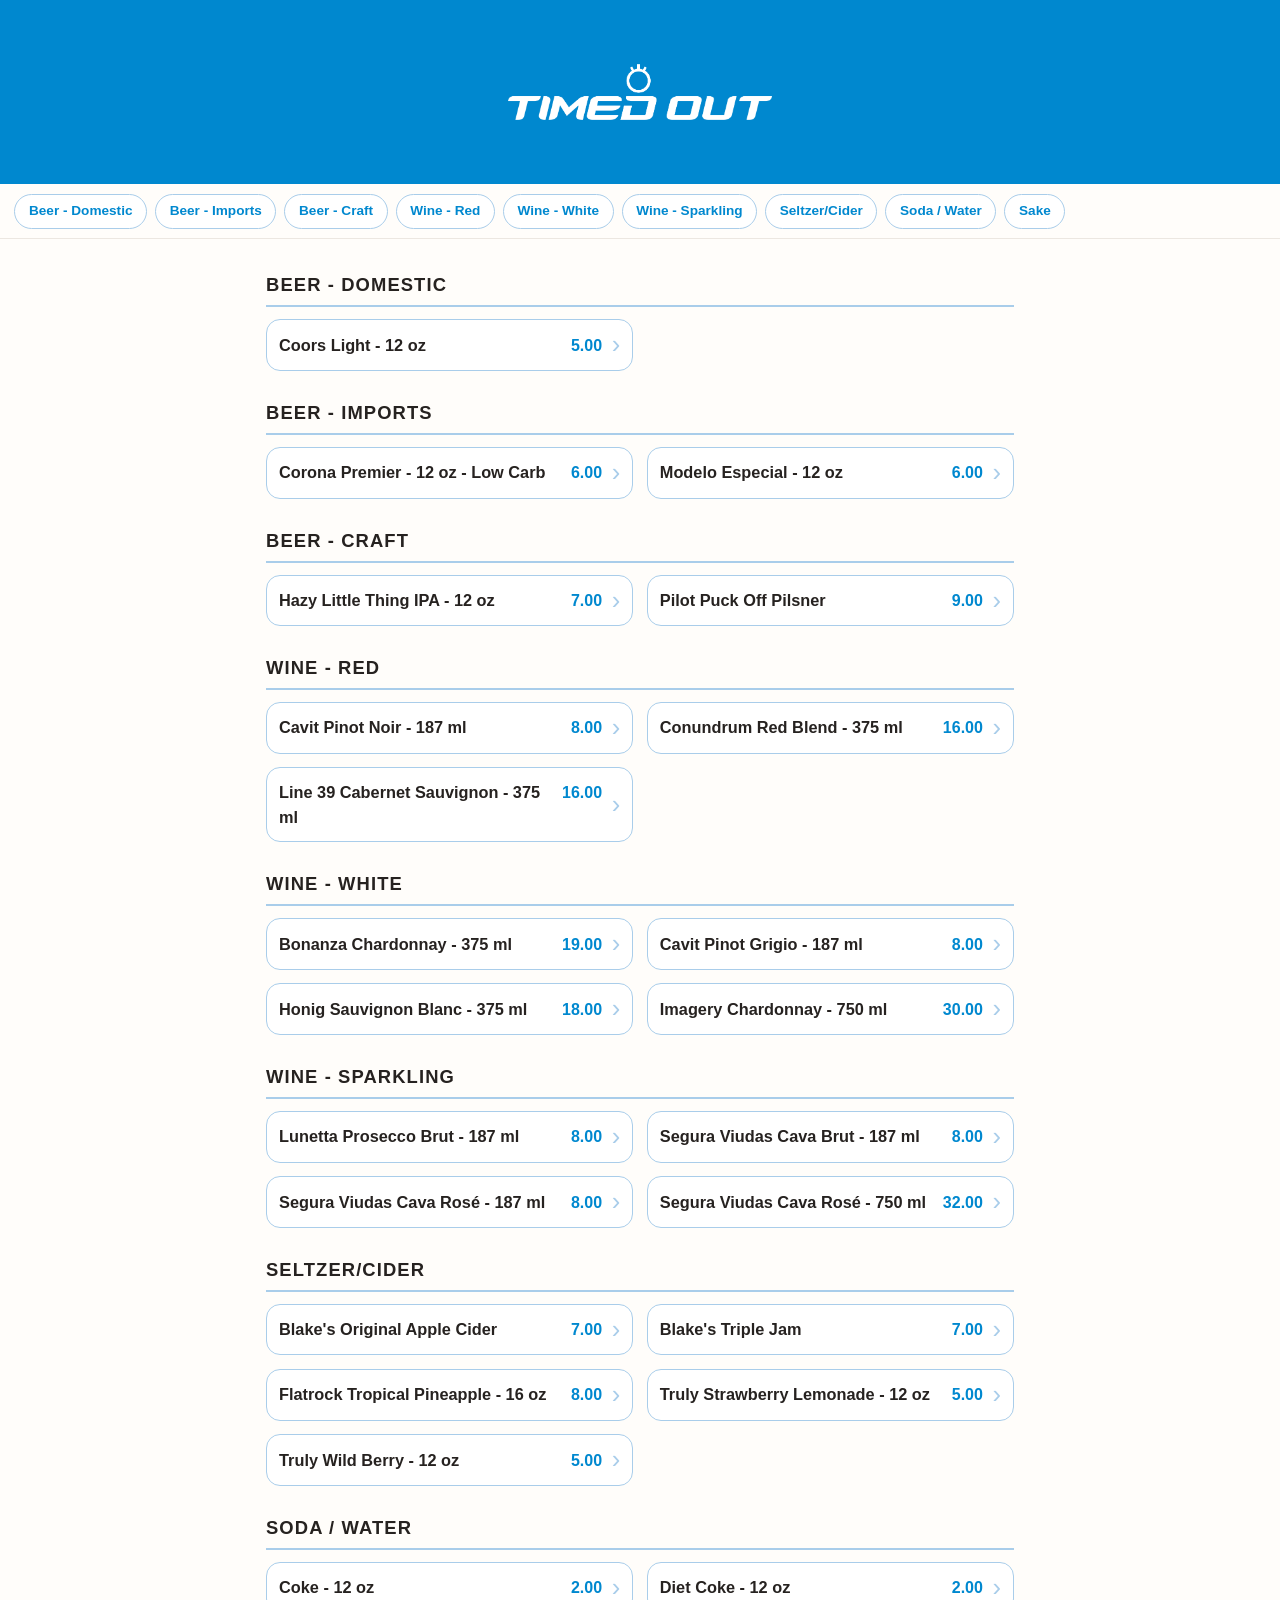
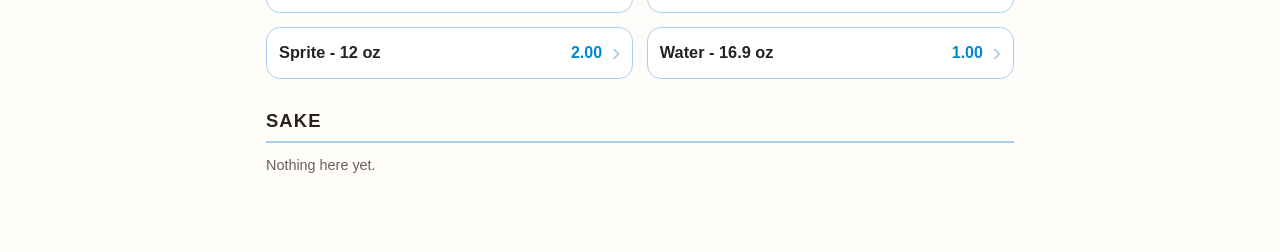
==== index.html @ f99ba017 "auto: added section Sake" ====
<!doctype html>
<html lang="en">
<head>
  <meta charset="utf-8">
  <title>Timed Out Menu</title>
  <meta name="viewport" content="width=device-width, initial-scale=1">
  <link rel="icon" type="image/png" href="[data-uri]">
  <style>
* { box-sizing: border-box; }

:root {
  --ink: #262220;
  --muted: #6b5f57;
  --accent: #0088CF;
  --blue: #a9cdea;
  --cream: #fffdfa;
}

html, body {
  margin: 0;
  padding: 0;
  background: var(--cream);
  color: var(--ink);
  font-family: -apple-system, BlinkMacSystemFont, "Segoe UI", Helvetica, Arial, sans-serif;
  line-height: 1.5;
  -webkit-text-size-adjust: 100%;
}

/* ---- Hero ---- */

.hero {
  position: relative;
  padding: 2.75rem 1.25rem;
  background: var(--accent);
  overflow: hidden;
  text-align: center;
}

.hero-logo {
  position: relative;
  z-index: 1;
  display: block;
  height: 56px;
  width: auto;
  margin: 0 auto;
}

/* ---- Quick nav ---- */

.quicknav {
  position: sticky;
  top: 0;
  z-index: 5;
  display: flex;
  gap: 0.5rem;
  overflow-x: auto;
  white-space: nowrap;
  background: var(--cream);
  border-bottom: 1px solid #ece7e1;
  padding: 0.6rem 0.9rem;
  -ms-overflow-style: none;
  scrollbar-width: none;
}

.quicknav::-webkit-scrollbar { display: none; }

.quicknav a {
  flex-shrink: 0;
  color: var(--accent);
  text-decoration: none;
  font-size: 0.85rem;
  font-weight: 600;
  padding: 0.4rem 0.85rem;
  border: 1px solid var(--blue);
  border-radius: 999px;
  background: #fff;
}

.quicknav a:active {
  background: #eaf2fa;
}

/* ---- Main content ---- */

.menu-main {
  max-width: 640px;
  margin: 0 auto;
  padding: 1.25rem 1rem 3rem;
}

.web-section {
  margin-bottom: 1.75rem;
  scroll-margin-top: 3.25rem;
}

.web-section-title {
  font-size: 1.15rem;
  text-transform: uppercase;
  letter-spacing: 0.06em;
  margin: 0 0 0.75rem;
  padding-bottom: 0.4rem;
  border-bottom: 2px solid var(--blue);
}

.web-drink-list {
  list-style: none;
  margin: 0;
  padding: 0;
  display: flex;
  flex-direction: column;
  gap: 0.7rem;
}

.web-drink {
  display: flex;
  align-items: center;
  gap: 0.6rem;
  width: 100%;
  padding: 0.75rem;
  background: #fff;
  border: 1.5px solid var(--blue);
  border-radius: 14px;
  font: inherit;
  color: inherit;
  text-align: left;
  cursor: pointer;
  -webkit-tap-highlight-color: transparent;
}

.web-drink:active {
  background: #f3f8fc;
}

.web-drink-chevron {
  flex-shrink: 0;
  color: var(--blue);
  font-size: 1.6rem;
  line-height: 1;
}

.web-drink-body {
  flex: 1;
  min-width: 0;
}

.web-drink-head {
  display: flex;
  justify-content: space-between;
  align-items: baseline;
  gap: 0.6rem;
}

.web-drink-name {
  font-weight: 700;
  font-size: 1.02rem;
}

.web-drink-price {
  flex-shrink: 0;
  color: var(--accent);
  font-weight: 600;
  font-variant-numeric: tabular-nums;
}

.web-drink-empty, .web-empty {
  color: var(--muted);
  font-size: 0.9rem;
}

/* ---- Drink detail dialog ---- */

.drink-dialog {
  position: fixed;
  inset: 50% auto auto 50%;
  transform: translate(-50%, -50%) scale(0.92);
  padding: 0;
  border: none;
  border-radius: 18px;
  width: min(92vw, 420px);
  max-height: min(85vh, 720px);
  overflow-y: auto;
  background: #fff;
  color: var(--ink);
  box-shadow: 0 20px 50px rgba(0,0,0,0.3);

  opacity: 0;
  transition:
    opacity 0.28s ease,
    transform 0.28s ease,
    overlay 0.28s ease allow-discrete,
    display 0.28s ease allow-discrete;
}

.drink-dialog[open] {
  opacity: 1;
  transform: translate(-50%, -50%) scale(1);
}

@starting-style {
  .drink-dialog[open] {
    opacity: 0;
    transform: translate(-50%, -50%) scale(0.92);
  }
}

.drink-dialog::backdrop {
  background: rgba(38, 34, 32, 0);
  backdrop-filter: blur(0px);
  -webkit-backdrop-filter: blur(0px);
  transition:
    background-color 0.28s ease,
    backdrop-filter 0.28s ease,
    -webkit-backdrop-filter 0.28s ease,
    overlay 0.28s ease allow-discrete,
    display 0.28s ease allow-discrete;
}

.drink-dialog[open]::backdrop {
  background: rgba(38, 34, 32, 0.45);
  backdrop-filter: blur(8px);
  -webkit-backdrop-filter: blur(8px);
}

@starting-style {
  .drink-dialog[open]::backdrop {
    background: rgba(38, 34, 32, 0);
    backdrop-filter: blur(0px);
    -webkit-backdrop-filter: blur(0px);
  }
}

@media (prefers-reduced-motion: reduce) {
  .drink-dialog,
  .drink-dialog::backdrop {
    transition-duration: 0.01ms;
  }
}

body.modal-open {
  overflow: hidden;
  position: fixed;
  width: 100%;
  touch-action: none;
  overscroll-behavior: none;
}

.dialog-close {
  position: absolute;
  top: 0.6rem;
  right: 0.6rem;
  z-index: 1;
  width: 32px;
  height: 32px;
  border: none;
  border-radius: 50%;
  background: rgba(38, 34, 32, 0.55);
  color: #fff;
  font-size: 1.3rem;
  line-height: 1;
  cursor: pointer;
}

.dialog-img {
  display: block;
  width: auto;
  max-width: 100%;
  max-height: 40vh;
  height: auto;
  margin: 0 auto;
  object-fit: contain;
  object-position: center;
  border-radius: 18px 18px 0 0;
  background: #f6f3ef;
}

.dialog-body {
  padding: 1.25rem;
}

.drink-dialog:not(:has(.dialog-img)) .dialog-body {
  padding-top: 2.75rem;
}

.dialog-head {
  display: flex;
  justify-content: space-between;
  align-items: baseline;
  gap: 0.75rem;
  padding-right: 2.25rem;
}

.dialog-name {
  margin: 0;
  font-size: 1.3rem;
}

.dialog-desc {
  margin: 0.5rem 0 0;
  font-size: 0.92rem;
  font-style: italic;
  color: var(--muted);
}

.dialog-ext {
  margin: 0.6rem 0 0;
  font-size: 0.95rem;
  color: var(--ink);
  line-height: 1.55;
  white-space: pre-line;
}

@media (max-width: 719px) {
  .hero {
    padding: 1.8rem 1rem;
  }

  .hero-logo {
    height: 44px;
  }

  .menu-main {
    padding: 1rem 0.75rem 2.25rem;
  }

  .quicknav {
    padding: 0.5rem 0.7rem;
  }

  .quicknav a {
    font-size: 0.78rem;
    padding: 0.35rem 0.7rem;
  }

  .web-section {
    margin-bottom: 1.35rem;
  }

  .web-section-title {
    font-size: 1rem;
    margin-bottom: 0.6rem;
    padding-bottom: 0.3rem;
  }

  .web-drink-list {
    gap: 0.6rem;
  }

  .web-drink {
    padding: 0.65rem;
    border-radius: 12px;
  }

  .web-drink-name {
    font-size: 0.96rem;
  }

  .web-drink-price {
    font-size: 0.92rem;
  }

  .web-drink-chevron {
    font-size: 1.4rem;
  }

  .drink-dialog {
    width: min(94vw, 360px);
    max-height: min(88dvh, 680px);
    border-radius: 16px;
  }

  .dialog-img {
    height: 160px;
  }

  .dialog-body {
    padding: 1rem;
  }

  .dialog-head {
    padding-right: 2rem;
  }

  .dialog-name {
    font-size: 1.12rem;
  }

  .dialog-desc,
  .dialog-ext {
    font-size: 0.9rem;
  }
}

/* ---- Larger screens ---- */

@media (min-width: 720px) {
  .menu-main {
    max-width: 780px;
    padding-top: 2rem;
  }

  .hero {
    padding: 4rem 1.5rem;
  }

  .web-drink-list {
    display: grid;
    grid-template-columns: 1fr 1fr;
    gap: 0.85rem;
  }
}

</style>
</head>
<body>
  <header class="hero">
    <img class="hero-logo" src="assets/timed-out-logo.png" alt="Timed Out Menu">
  </header>

  
    <nav class="quicknav">
      
        <a href="#section-beer-domestic">Beer - Domestic</a>
      
        <a href="#section-beer-imports">Beer - Imports</a>
      
        <a href="#section-beer-craft">Beer - Craft</a>
      
        <a href="#section-wine-red">Wine - Red</a>
      
        <a href="#section-wine-white">Wine - White</a>
      
        <a href="#section-wine-sparkling">Wine - Sparkling</a>
      
        <a href="#section-seltzer-cider">Seltzer/Cider</a>
      
        <a href="#section-soda-water">Soda / Water</a>
      
        <a href="#section-sake">Sake</a>
      
    </nav>
  

  <main class="menu-main">
    
      <section class="web-section" id="section-beer-domestic">
        <h2 class="web-section-title">Beer - Domestic</h2>
        <ul class="web-drink-list">
          
            <li>
              <button type="button" class="web-drink" data-dialog="drink-eb594bc9">
                <div class="web-drink-body">
                  <div class="web-drink-head">
                    <span class="web-drink-name">Coors Light - 12 oz</span>
                    <span class="web-drink-price">5.00</span>
                  </div>
                </div>
                <span class="web-drink-chevron" aria-hidden="true">&rsaquo;</span>
              </button>

              <dialog id="drink-eb594bc9" class="drink-dialog">
                <button type="button" class="dialog-close" aria-label="Close">&times;</button>
                
                  <img class="dialog-img" src="assets/uploads/label_d39c6c5d.jpg" alt="">
                
                <div class="dialog-body">
                  <div class="dialog-head">
                    <h3 class="dialog-name">Coors Light - 12 oz</h3>
                  </div>
                  
                    <p class="dialog-desc">Light, lager beer, known for its crisp, clean and refreshing taste.</p>
                  
                  
                    <p class="dialog-ext">Contains lightly toasted two-row barley, selected hops from around the world, Coors&#39; cherished yeast strain, maize and water. With subtle kettle hop character, mild maltiness and fresh fruity notes of green apple and banana.</p>
                  
                </div>
              </dialog>
            </li>
          
        </ul>
      </section>
    
      <section class="web-section" id="section-beer-imports">
        <h2 class="web-section-title">Beer - Imports</h2>
        <ul class="web-drink-list">
          
            <li>
              <button type="button" class="web-drink" data-dialog="drink-f6cbac7b">
                <div class="web-drink-body">
                  <div class="web-drink-head">
                    <span class="web-drink-name">Corona Premier - 12 oz - Low Carb</span>
                    <span class="web-drink-price">6.00</span>
                  </div>
                </div>
                <span class="web-drink-chevron" aria-hidden="true">&rsaquo;</span>
              </button>

              <dialog id="drink-f6cbac7b" class="drink-dialog">
                <button type="button" class="dialog-close" aria-label="Close">&times;</button>
                
                  <img class="dialog-img" src="assets/uploads/label_eba2efdd.png" alt="">
                
                <div class="dialog-body">
                  <div class="dialog-head">
                    <h3 class="dialog-name">Corona Premier - 12 oz - Low Carb</h3>
                  </div>
                  
                    <p class="dialog-desc">Premium, light lager beer from Mexico</p>
                  
                  
                    <p class="dialog-ext">Corona Premier is a smooth, low-carb Mexican light lager with 90 calories, 2.6 grams of carbohydrates, and a 4% alcohol-by-volume (ABV) per 12 oz serving. It delivers a crisp, clean, and dry finish with subtle malt sweetness and low bitterness.</p>
                  
                </div>
              </dialog>
            </li>
          
            <li>
              <button type="button" class="web-drink" data-dialog="drink-e520903f">
                <div class="web-drink-body">
                  <div class="web-drink-head">
                    <span class="web-drink-name">Modelo Especial - 12 oz</span>
                    <span class="web-drink-price">6.00</span>
                  </div>
                </div>
                <span class="web-drink-chevron" aria-hidden="true">&rsaquo;</span>
              </button>

              <dialog id="drink-e520903f" class="drink-dialog">
                <button type="button" class="dialog-close" aria-label="Close">&times;</button>
                
                  <img class="dialog-img" src="assets/uploads/label_96429d7b.jpg" alt="">
                
                <div class="dialog-body">
                  <div class="dialog-head">
                    <h3 class="dialog-name">Modelo Especial - 12 oz</h3>
                  </div>
                  
                    <p class="dialog-desc">Mexican Pilsner-style lager known for its crisp, refreshing taste and well-balanced flavor.</p>
                  
                  
                    <p class="dialog-ext">A benchmark of our deep brewing heritage, this rich, full-flavored Pilsner-style Mexican lager showcases our commitment to quality in every pour. Well-balanced taste and light hop character with a crisp finish. Characterized by an orange blossom honey aroma with a hint of herb. Contains water, barley malt, non-malted cereals, and hops</p>
                  
                </div>
              </dialog>
            </li>
          
        </ul>
      </section>
    
      <section class="web-section" id="section-beer-craft">
        <h2 class="web-section-title">Beer - Craft</h2>
        <ul class="web-drink-list">
          
            <li>
              <button type="button" class="web-drink" data-dialog="drink-ca420e0c">
                <div class="web-drink-body">
                  <div class="web-drink-head">
                    <span class="web-drink-name">Hazy Little Thing IPA - 12 oz</span>
                    <span class="web-drink-price">7.00</span>
                  </div>
                </div>
                <span class="web-drink-chevron" aria-hidden="true">&rsaquo;</span>
              </button>

              <dialog id="drink-ca420e0c" class="drink-dialog">
                <button type="button" class="dialog-close" aria-label="Close">&times;</button>
                
                  <img class="dialog-img" src="assets/uploads/label_41ff6f0c.jpeg" alt="">
                
                <div class="dialog-body">
                  <div class="dialog-head">
                    <h3 class="dialog-name">Hazy Little Thing IPA - 12 oz</h3>
                  </div>
                  
                    <p class="dialog-desc">IPA known for its juicy, fruit-forward flavors and smooth, silky mouthfeel.</p>
                  
                  
                    <p class="dialog-ext">Sierra Nevada brews Hazy Little Thing with the finest ingredients for the purest quality in every sip.  Brewed to be juicy, but not sweet. Hoppy, but not bitter. Velvety smooth and handcrafted with Citra and Mosaic hops.</p>
                  
                </div>
              </dialog>
            </li>
          
            <li>
              <button type="button" class="web-drink" data-dialog="drink-f82356aa">
                <div class="web-drink-body">
                  <div class="web-drink-head">
                    <span class="web-drink-name">Pilot Puck Off Pilsner</span>
                    <span class="web-drink-price">9.00</span>
                  </div>
                </div>
                <span class="web-drink-chevron" aria-hidden="true">&rsaquo;</span>
              </button>

              <dialog id="drink-f82356aa" class="drink-dialog">
                <button type="button" class="dialog-close" aria-label="Close">&times;</button>
                
                  <img class="dialog-img" src="assets/uploads/label_935ede70.jpg" alt="">
                
                <div class="dialog-body">
                  <div class="dialog-head">
                    <h3 class="dialog-name">Pilot Puck Off Pilsner</h3>
                  </div>
                  
                    <p class="dialog-desc">A pale, crisp and refreshing lager, with a neutral malt flavor and noticeable hop bitterness.</p>
                  
                  
                    <p class="dialog-ext">Puck Off Pilsner is a 5.5% ABV pale, crisp, and refreshing lager brewed by Pilot Brewing in Charlotte, North Carolina. Crafted as the official hockey season beer for the Charlotte Checkers, it features a neutral malt backbone, noticeable hop bitterness, 32 IBUs, and a gluten-reduced recipe.</p>
                  
                </div>
              </dialog>
            </li>
          
        </ul>
      </section>
    
      <section class="web-section" id="section-wine-red">
        <h2 class="web-section-title">Wine - Red</h2>
        <ul class="web-drink-list">
          
            <li>
              <button type="button" class="web-drink" data-dialog="drink-6e5a63cf">
                <div class="web-drink-body">
                  <div class="web-drink-head">
                    <span class="web-drink-name">Cavit Pinot Noir - 187 ml</span>
                    <span class="web-drink-price">8.00</span>
                  </div>
                </div>
                <span class="web-drink-chevron" aria-hidden="true">&rsaquo;</span>
              </button>

              <dialog id="drink-6e5a63cf" class="drink-dialog">
                <button type="button" class="dialog-close" aria-label="Close">&times;</button>
                
                  <img class="dialog-img" src="assets/uploads/label_d2846a38.jpeg" alt="">
                
                <div class="dialog-body">
                  <div class="dialog-head">
                    <h3 class="dialog-name">Cavit Pinot Noir - 187 ml</h3>
                  </div>
                  
                    <p class="dialog-desc">Bright cherry, strawberry, and red raspberry. Light-to-medium body with soft, gentle tannins</p>
                  
                  
                    <p class="dialog-ext">A youthful, vibrant purple. Delicate and alluring aromas of black cherry. Silky smooth with well defined fruit redolent of red berries and cherries; medium-bodied with soft tannins, concluding in a stylish finish. Pairs well with grilled or roasted red meats, poultry, flavorful vegetarian entrees, risottos. Enjoy with fish such as salmon, tuna and swordfish.
Planet Grape: 91
Wine Enthusiasts: 89</p>
                  
                </div>
              </dialog>
            </li>
          
            <li>
              <button type="button" class="web-drink" data-dialog="drink-4f02a312">
                <div class="web-drink-body">
                  <div class="web-drink-head">
                    <span class="web-drink-name">Conundrum Red Blend - 375 ml</span>
                    <span class="web-drink-price">16.00</span>
                  </div>
                </div>
                <span class="web-drink-chevron" aria-hidden="true">&rsaquo;</span>
              </button>

              <dialog id="drink-4f02a312" class="drink-dialog">
                <button type="button" class="dialog-close" aria-label="Close">&times;</button>
                
                  <img class="dialog-img" src="assets/uploads/label_59462772.jpg" alt="">
                
                <div class="dialog-body">
                  <div class="dialog-head">
                    <h3 class="dialog-name">Conundrum Red Blend - 375 ml</h3>
                  </div>
                  
                    <p class="dialog-desc">Dark plum, cherry, cocoa powder, and toasted oak.</p>
                  
                  
                    <p class="dialog-ext">A rich, dark red, it offers aromas of ripe berries &amp; plums, warmed by a hint of cocoa. Dried fruit &amp; the taste of chocolate-covered cherries come through on the palate, while a wisp of smokiness makes this wine – created from dark red varietals including Zinfandel &amp; Petite Sirah – the perfect complement to grilled meats &amp; full-flavored dishes. Tannins are rounded out by the ripeness of the berries for a texturous but smooth mouth feel. The finish makes us think of lingering at the end of a long evening &amp; still not wanting to go home, with layers of rich flavor that teasingly trail off.
Wine Spectator: 90 
Wine Enthusiast: 91</p>
                  
                </div>
              </dialog>
            </li>
          
            <li>
              <button type="button" class="web-drink" data-dialog="drink-1c9e0cfc">
                <div class="web-drink-body">
                  <div class="web-drink-head">
                    <span class="web-drink-name">Line 39 Cabernet Sauvignon - 375 ml</span>
                    <span class="web-drink-price">16.00</span>
                  </div>
                </div>
                <span class="web-drink-chevron" aria-hidden="true">&rsaquo;</span>
              </button>

              <dialog id="drink-1c9e0cfc" class="drink-dialog">
                <button type="button" class="dialog-close" aria-label="Close">&times;</button>
                
                  <img class="dialog-img" src="assets/uploads/label_e9ec49d5.jpeg" alt="">
                
                <div class="dialog-body">
                  <div class="dialog-head">
                    <h3 class="dialog-name">Line 39 Cabernet Sauvignon - 375 ml</h3>
                  </div>
                  
                    <p class="dialog-desc">Bold aromas of dark berry fruit, vanilla spice, and hints of black tea or cola.</p>
                  
                  
                    <p class="dialog-ext">A smooth, medium-full Cabernet Sauvignon with inviting aromas of blackberry, plum, and currant. plus subtle hints of black tea. On the palate, rich dark fruit flavors blend with a touch of cocoa, all wrapped up in soft tannins for an easy, satisfying finish.
Wine Spectator: 92
Wine Enthusiast: 92</p>
                  
                </div>
              </dialog>
            </li>
          
        </ul>
      </section>
    
      <section class="web-section" id="section-wine-white">
        <h2 class="web-section-title">Wine - White</h2>
        <ul class="web-drink-list">
          
            <li>
              <button type="button" class="web-drink" data-dialog="drink-234b6517">
                <div class="web-drink-body">
                  <div class="web-drink-head">
                    <span class="web-drink-name">Bonanza Chardonnay - 375 ml</span>
                    <span class="web-drink-price">19.00</span>
                  </div>
                </div>
                <span class="web-drink-chevron" aria-hidden="true">&rsaquo;</span>
              </button>

              <dialog id="drink-234b6517" class="drink-dialog">
                <button type="button" class="dialog-close" aria-label="Close">&times;</button>
                
                  <img class="dialog-img" src="assets/uploads/label_f75228ae.jpg" alt="">
                
                <div class="dialog-body">
                  <div class="dialog-head">
                    <h3 class="dialog-name">Bonanza Chardonnay - 375 ml</h3>
                  </div>
                  
                    <p class="dialog-desc">Fruit-forward California white emphasizing crisp melon, fresh floral aromas, and vibrant acidity</p>
                  
                  
                    <p class="dialog-ext">Nose: Aromas of light melon, fresh white flowers, green apple, and crisp pear with subtle citrus and vanilla hints.  Palate: Medium-bodied with flavors of ripe peach, tropical fruit, and lemon curd, rounded out by a clean, vibrant acidity.  Finish: Smooth, crisp, and refreshing with a clean, lingering citrus-zest close.  
Wine Spectator: 90 
Wine Enthusiast: 88</p>
                  
                </div>
              </dialog>
            </li>
          
            <li>
              <button type="button" class="web-drink" data-dialog="drink-3348e817">
                <div class="web-drink-body">
                  <div class="web-drink-head">
                    <span class="web-drink-name">Cavit Pinot Grigio - 187 ml</span>
                    <span class="web-drink-price">8.00</span>
                  </div>
                </div>
                <span class="web-drink-chevron" aria-hidden="true">&rsaquo;</span>
              </button>

              <dialog id="drink-3348e817" class="drink-dialog">
                <button type="button" class="dialog-close" aria-label="Close">&times;</button>
                
                  <img class="dialog-img" src="assets/uploads/label_993be4c1.png" alt="">
                
                <div class="dialog-body">
                  <div class="dialog-head">
                    <h3 class="dialog-name">Cavit Pinot Grigio - 187 ml</h3>
                  </div>
                  
                    <p class="dialog-desc">Light refreshing flavors of citrus and green apple</p>
                  
                  
                    <p class="dialog-ext">Bright straw gold color. On the nose is delicate and pleasing with floral and fruit scents. The palate is dry, light and crisp. A wonderful aperitif and equally splendid with pasta in cream sauces, risottos, veal, chicken and fresh dishes. 
Wine Enthusiast: 87
Wine Spectator: 88</p>
                  
                </div>
              </dialog>
            </li>
          
            <li>
              <button type="button" class="web-drink" data-dialog="drink-801dc9ef">
                <div class="web-drink-body">
                  <div class="web-drink-head">
                    <span class="web-drink-name">Honig Sauvignon Blanc - 375 ml</span>
                    <span class="web-drink-price">18.00</span>
                  </div>
                </div>
                <span class="web-drink-chevron" aria-hidden="true">&rsaquo;</span>
              </button>

              <dialog id="drink-801dc9ef" class="drink-dialog">
                <button type="button" class="dialog-close" aria-label="Close">&times;</button>
                
                  <img class="dialog-img" src="assets/uploads/label_dee24967.jpeg" alt="">
                
                <div class="dialog-body">
                  <div class="dialog-head">
                    <h3 class="dialog-name">Honig Sauvignon Blanc - 375 ml</h3>
                  </div>
                  
                    <p class="dialog-desc">Honig Sauvignon Blanc is a crisp, dry white wine primarily sourced from California’s Napa Valley and Lake County</p>
                  
                  
                    <p class="dialog-ext">Zesty and vibrant with aromas of grapefruit, lime, green apples and fresh herbs. Light-bodied and crisp, with bright acidity and a clean, citrusy finish. Bright and mouthwatering, offering lemon-lime flavors, with lemongrass and lemon blossom accents, plus touches of lemon balm and basil.  
Wine Enthusiast: 93
Wine Spectator: 89</p>
                  
                </div>
              </dialog>
            </li>
          
            <li>
              <button type="button" class="web-drink" data-dialog="drink-33e947a4">
                <div class="web-drink-body">
                  <div class="web-drink-head">
                    <span class="web-drink-name">Imagery Chardonnay - 750 ml</span>
                    <span class="web-drink-price">30.00</span>
                  </div>
                </div>
                <span class="web-drink-chevron" aria-hidden="true">&rsaquo;</span>
              </button>

              <dialog id="drink-33e947a4" class="drink-dialog">
                <button type="button" class="dialog-close" aria-label="Close">&times;</button>
                
                  <img class="dialog-img" src="assets/uploads/label_a1ef6737.jpg" alt="">
                
                <div class="dialog-body">
                  <div class="dialog-head">
                    <h3 class="dialog-name">Imagery Chardonnay - 750 ml</h3>
                  </div>
                  
                    <p class="dialog-desc">Subtle oak and balanced flavors of green apple and vanilla, followed by complex layers of fruit and spice.</p>
                  
                  
                    <p class="dialog-ext">Crisp and elegant, this Chardonnay radiates aromas of apple, lime and pear. Subtle oak and and a touch of Chenin Blanc, boost this wine’s brightness and overall liveliness. Balanced flavors of green apple and vanilla, followed by complex layers of fruit and spice lead to an elegant creamy finish. Natural varietal characteristics of Chardonnay shine through without being overshadowed by dominant oak notes. 
Wine Enthusiast: 89 
Wine Spectator: 92</p>
                  
                </div>
              </dialog>
            </li>
          
        </ul>
      </section>
    
      <section class="web-section" id="section-wine-sparkling">
        <h2 class="web-section-title">Wine - Sparkling</h2>
        <ul class="web-drink-list">
          
            <li>
              <button type="button" class="web-drink" data-dialog="drink-c1dd15ac">
                <div class="web-drink-body">
                  <div class="web-drink-head">
                    <span class="web-drink-name">Lunetta Prosecco Brut - 187 ml</span>
                    <span class="web-drink-price">8.00</span>
                  </div>
                </div>
                <span class="web-drink-chevron" aria-hidden="true">&rsaquo;</span>
              </button>

              <dialog id="drink-c1dd15ac" class="drink-dialog">
                <button type="button" class="dialog-close" aria-label="Close">&times;</button>
                
                  <img class="dialog-img" src="assets/uploads/label_9183cd57.jpeg" alt="">
                
                <div class="dialog-body">
                  <div class="dialog-head">
                    <h3 class="dialog-name">Lunetta Prosecco Brut - 187 ml</h3>
                  </div>
                  
                    <p class="dialog-desc">Refreshing, dry, and harmonious, with crisp fruit flavors and a clean finish.</p>
                  
                  
                    <p class="dialog-ext">Indulge in the lively flavors of Lunetta Prosecco, a sparkling wine made from the best grapes in Veneto, Italy. This wine has rich fruit flavors, balanced acidity, and a touch of subtle oak. Its refreshing taste makes it perfect for celebrations, casual gatherings, or a quiet night at home. Whether you&#39;re celebrating a special occasion or just relaxing, Lunetta Prosecco adds a bit of Italian style to your glass. Enjoy the charm of Veneto with every sip. 
Wine Enthusiast: 93
Wine Spectator: 86</p>
                  
                </div>
              </dialog>
            </li>
          
            <li>
              <button type="button" class="web-drink" data-dialog="drink-1b6b8333">
                <div class="web-drink-body">
                  <div class="web-drink-head">
                    <span class="web-drink-name">Segura Viudas Cava Brut - 187 ml</span>
                    <span class="web-drink-price">8.00</span>
                  </div>
                </div>
                <span class="web-drink-chevron" aria-hidden="true">&rsaquo;</span>
              </button>

              <dialog id="drink-1b6b8333" class="drink-dialog">
                <button type="button" class="dialog-close" aria-label="Close">&times;</button>
                
                  <img class="dialog-img" src="assets/uploads/label_09fa6a29.png" alt="">
                
                <div class="dialog-body">
                  <div class="dialog-head">
                    <h3 class="dialog-name">Segura Viudas Cava Brut - 187 ml</h3>
                  </div>
                  
                    <p class="dialog-desc">Aromas are of white fruits, citrus and tropical fruits, and light floral notes</p>
                  
                  
                    <p class="dialog-ext">Segura Viudas’ entry level Cava, the Non-Vintage Brut Reserva offers up a pleasant perfume of yeast notes, biscuit, and green apple. It is a straightforward, lively, slightly off-dry bubbly.  Standard lemon-lime aromas open this quaffable Cava. In the mouth, it’s creamy and soft but not mushy, with candied mango, papaya and vanilla flavors that finish sweet. 
Wine Enthusiast: 86
Wine Spectator: 89</p>
                  
                </div>
              </dialog>
            </li>
          
            <li>
              <button type="button" class="web-drink" data-dialog="drink-c0cd611c">
                <div class="web-drink-body">
                  <div class="web-drink-head">
                    <span class="web-drink-name">Segura Viudas Cava Rosé - 187 ml</span>
                    <span class="web-drink-price">8.00</span>
                  </div>
                </div>
                <span class="web-drink-chevron" aria-hidden="true">&rsaquo;</span>
              </button>

              <dialog id="drink-c0cd611c" class="drink-dialog">
                <button type="button" class="dialog-close" aria-label="Close">&times;</button>
                
                  <img class="dialog-img" src="assets/uploads/label_1dcf6055.jpeg" alt="">
                
                <div class="dialog-body">
                  <div class="dialog-head">
                    <h3 class="dialog-name">Segura Viudas Cava Rosé - 187 ml</h3>
                  </div>
                  
                    <p class="dialog-desc">Youthful fruit aromas of strawberry, redcurrant and grenadine.</p>
                  
                  
                    <p class="dialog-ext">Discover the elegance of Segura Viudas Brut Rosé, a remarkable sparkling wine crafted from the best grapes in Spain. This wine has rich fruit flavors, balanced acidity, and a touch of oak. It&#39;s perfect for celebrations or casual gatherings. Whether you&#39;re celebrating a special occasion or enjoying a quiet evening, Segura Viudas Brut Rosé offers a refreshing and satisfying experience. Enjoy the perfect mix of tradition and taste with every sip.
Wine Spectator: 86
Wine Enthusiast: 87</p>
                  
                </div>
              </dialog>
            </li>
          
            <li>
              <button type="button" class="web-drink" data-dialog="drink-e3f88325">
                <div class="web-drink-body">
                  <div class="web-drink-head">
                    <span class="web-drink-name">Segura Viudas Cava Rosé - 750 ml</span>
                    <span class="web-drink-price">32.00</span>
                  </div>
                </div>
                <span class="web-drink-chevron" aria-hidden="true">&rsaquo;</span>
              </button>

              <dialog id="drink-e3f88325" class="drink-dialog">
                <button type="button" class="dialog-close" aria-label="Close">&times;</button>
                
                  <img class="dialog-img" src="assets/uploads/label_4ac1b5dd.jpeg" alt="">
                
                <div class="dialog-body">
                  <div class="dialog-head">
                    <h3 class="dialog-name">Segura Viudas Cava Rosé - 750 ml</h3>
                  </div>
                  
                    <p class="dialog-desc">Youthful fruit aromas of strawberry, redcurrant and grenadine.</p>
                  
                  
                    <p class="dialog-ext">Discover the elegance of Segura Viudas Brut Rosé, a remarkable sparkling wine crafted from the best grapes in Spain. This wine has rich fruit flavors, balanced acidity, and a touch of oak. It&#39;s perfect for celebrations or casual gatherings. Whether you&#39;re celebrating a special occasion or enjoying a quiet evening, Segura Viudas Brut Rosé offers a refreshing and satisfying experience. Enjoy the perfect mix of tradition and taste with every sip.
Wine Spectator: 86
Wine Enthusiast: 87</p>
                  
                </div>
              </dialog>
            </li>
          
        </ul>
      </section>
    
      <section class="web-section" id="section-seltzer-cider">
        <h2 class="web-section-title">Seltzer/Cider</h2>
        <ul class="web-drink-list">
          
            <li>
              <button type="button" class="web-drink" data-dialog="drink-503507e4">
                <div class="web-drink-body">
                  <div class="web-drink-head">
                    <span class="web-drink-name">Blake&#39;s Original Apple Cider</span>
                    <span class="web-drink-price">7.00</span>
                  </div>
                </div>
                <span class="web-drink-chevron" aria-hidden="true">&rsaquo;</span>
              </button>

              <dialog id="drink-503507e4" class="drink-dialog">
                <button type="button" class="dialog-close" aria-label="Close">&times;</button>
                
                  <img class="dialog-img" src="assets/uploads/label_cdf7b866.jpeg" alt="">
                
                <div class="dialog-body">
                  <div class="dialog-head">
                    <h3 class="dialog-name">Blake&#39;s Original Apple Cider</h3>
                  </div>
                  
                    <p class="dialog-desc">The original play on what we think a tasty apple cider should be, uncomplicated, slightly sweet, crisp and clean with ripe apple aroma.</p>
                  
                  
                    <p class="dialog-ext">Blake&#39;s Hard Cider describes its Original Classic Apple as an uncomplicated, slightly sweet, crisp, and clean hard cider with a ripe apple aroma. It is an easy-drinking, sessionable 5.5% ABV classic made with 100% fresh-pressed apples.</p>
                  
                </div>
              </dialog>
            </li>
          
            <li>
              <button type="button" class="web-drink" data-dialog="drink-bd3bdbe3">
                <div class="web-drink-body">
                  <div class="web-drink-head">
                    <span class="web-drink-name">Blake&#39;s Triple Jam</span>
                    <span class="web-drink-price">7.00</span>
                  </div>
                </div>
                <span class="web-drink-chevron" aria-hidden="true">&rsaquo;</span>
              </button>

              <dialog id="drink-bd3bdbe3" class="drink-dialog">
                <button type="button" class="dialog-close" aria-label="Close">&times;</button>
                
                  <img class="dialog-img" src="assets/uploads/label_50bad238.jpeg" alt="">
                
                <div class="dialog-body">
                  <div class="dialog-head">
                    <h3 class="dialog-name">Blake&#39;s Triple Jam</h3>
                  </div>
                  
                    <p class="dialog-desc">Bursting with strawberries, blackberries, and raspberries, this semi-sweet captivates the nuance of our farm, in each and every taste.</p>
                  
                  
                    <p class="dialog-ext">is a semi-sweet, gluten-free hard cider crafted by Blake&#39;s Hard Cider Co. in Armada, Michigan. It features a 6.5% ABV and a vibrant three-berry flavor profile packed with real strawberries, blackberries, and raspberries.</p>
                  
                </div>
              </dialog>
            </li>
          
            <li>
              <button type="button" class="web-drink" data-dialog="drink-3864d821">
                <div class="web-drink-body">
                  <div class="web-drink-head">
                    <span class="web-drink-name">Flatrock Tropical Pineapple - 16 oz</span>
                    <span class="web-drink-price">8.00</span>
                  </div>
                </div>
                <span class="web-drink-chevron" aria-hidden="true">&rsaquo;</span>
              </button>

              <dialog id="drink-3864d821" class="drink-dialog">
                <button type="button" class="dialog-close" aria-label="Close">&times;</button>
                
                  <img class="dialog-img" src="assets/uploads/label_d1024d1c.jpeg" alt="">
                
                <div class="dialog-body">
                  <div class="dialog-head">
                    <h3 class="dialog-name">Flatrock Tropical Pineapple - 16 oz</h3>
                  </div>
                  
                    <p class="dialog-desc">Fruity apple aroma is paired with a refershing and clean pineapple finish.</p>
                  
                  
                    <p class="dialog-ext">Flat Rock Tropical Pineapple Cider is a gluten-free hard cider crafted by Flat Rock Cider Company in North Carolina. It features a local culinary apple base blended with real pineapple added during the final mixing stages, delivering a 6.0% ABV drink with a fruity aroma and clean finish.</p>
                  
                </div>
              </dialog>
            </li>
          
            <li>
              <button type="button" class="web-drink" data-dialog="drink-e1968700">
                <div class="web-drink-body">
                  <div class="web-drink-head">
                    <span class="web-drink-name">Truly Strawberry Lemonade - 12 oz</span>
                    <span class="web-drink-price">5.00</span>
                  </div>
                </div>
                <span class="web-drink-chevron" aria-hidden="true">&rsaquo;</span>
              </button>

              <dialog id="drink-e1968700" class="drink-dialog">
                <button type="button" class="dialog-close" aria-label="Close">&times;</button>
                
                  <img class="dialog-img" src="assets/uploads/label_afe8d504.png" alt="">
                
                <div class="dialog-body">
                  <div class="dialog-head">
                    <h3 class="dialog-name">Truly Strawberry Lemonade - 12 oz</h3>
                  </div>
                  
                    <p class="dialog-desc">Blend of sweet strawberry lemonade and refreshing hard seltzer.</p>
                  
                  
                    <p class="dialog-ext">Truly Strawberry Lemonade is a popular hard seltzer flavor from Truly Hard Seltzer that blends sweet lemonade, juicy strawberry flavor, and clean hard seltzer. Each standard 12-ounce can contains 5% ABV, 100 calories, 1 gram of sugar, and 3 grams of carbohydrates, and the drink is gluten-free.</p>
                  
                </div>
              </dialog>
            </li>
          
            <li>
              <button type="button" class="web-drink" data-dialog="drink-30ea3c65">
                <div class="web-drink-body">
                  <div class="web-drink-head">
                    <span class="web-drink-name">Truly Wild Berry - 12 oz</span>
                    <span class="web-drink-price">5.00</span>
                  </div>
                </div>
                <span class="web-drink-chevron" aria-hidden="true">&rsaquo;</span>
              </button>

              <dialog id="drink-30ea3c65" class="drink-dialog">
                <button type="button" class="dialog-close" aria-label="Close">&times;</button>
                
                  <img class="dialog-img" src="assets/uploads/label_09a4f9dc.jpeg" alt="">
                
                <div class="dialog-body">
                  <div class="dialog-head">
                    <h3 class="dialog-name">Truly Wild Berry - 12 oz</h3>
                  </div>
                  
                    <p class="dialog-desc">Real fruit flavor and a whole lotta berry refreshment!</p>
                  
                  
                    <p class="dialog-ext">Wild berry is a popular, best-selling 5% ABV hard seltzer featuring a sweet blend of strawberry, raspberry, and blackberry flavors. Each standard 12-ounce serving contains 100 calories, 1 gram of sugar, and is gluten-free.</p>
                  
                </div>
              </dialog>
            </li>
          
        </ul>
      </section>
    
      <section class="web-section" id="section-soda-water">
        <h2 class="web-section-title">Soda / Water</h2>
        <ul class="web-drink-list">
          
            <li>
              <button type="button" class="web-drink" data-dialog="drink-876b6241">
                <div class="web-drink-body">
                  <div class="web-drink-head">
                    <span class="web-drink-name">Coke - 12 oz</span>
                    <span class="web-drink-price">2.00</span>
                  </div>
                </div>
                <span class="web-drink-chevron" aria-hidden="true">&rsaquo;</span>
              </button>

              <dialog id="drink-876b6241" class="drink-dialog">
                <button type="button" class="dialog-close" aria-label="Close">&times;</button>
                
                  <img class="dialog-img" src="assets/uploads/label_51688634.png" alt="">
                
                <div class="dialog-body">
                  <div class="dialog-head">
                    <h3 class="dialog-name">Coke - 12 oz</h3>
                  </div>
                  
                    <p class="dialog-desc">The authentic, crisp, and refreshing cola taste you love, served ice-cold with a familiar, bubbly fizz.</p>
                  
                  
                    <p class="dialog-ext">Sweet and sugary: Driven by a rich base of caramelized sugar or high-fructose corn syrup.
Spicy and warm notes: Features distinct undertones of vanilla, cinnamon, and nutmeg.
Citrus brightness: Includes subtle hints of lemon, orange, or lime oils that add a slight tang.
Fizzy texture: Delivers a sharp, bubbly pop and effervescent mouthfeel from carbon.</p>
                  
                </div>
              </dialog>
            </li>
          
            <li>
              <button type="button" class="web-drink" data-dialog="drink-40f9201c">
                <div class="web-drink-body">
                  <div class="web-drink-head">
                    <span class="web-drink-name">Diet Coke - 12 oz</span>
                    <span class="web-drink-price">2.00</span>
                  </div>
                </div>
                <span class="web-drink-chevron" aria-hidden="true">&rsaquo;</span>
              </button>

              <dialog id="drink-40f9201c" class="drink-dialog">
                <button type="button" class="dialog-close" aria-label="Close">&times;</button>
                
                  <img class="dialog-img" src="assets/uploads/label_d5b5d08f.png" alt="">
                
                <div class="dialog-body">
                  <div class="dialog-head">
                    <h3 class="dialog-name">Diet Coke - 12 oz</h3>
                  </div>
                  
                    <p class="dialog-desc">Crisp, refreshing, and zero-calorie cola with that unmistakable, lighter Diet Coke fizz.</p>
                  
                  
                    <p class="dialog-ext">Diet Coke is a popular sugar-free, low-calorie carbonated soft drink introduced by The Coca-Cola Company in 1982. It features zero sugar, zero calories, and a unique, lighter flavor profile with a crisp bite driven by artificial sweeteners like aspartame</p>
                  
                </div>
              </dialog>
            </li>
          
            <li>
              <button type="button" class="web-drink" data-dialog="drink-fe9e7cd3">
                <div class="web-drink-body">
                  <div class="web-drink-head">
                    <span class="web-drink-name">Sprite - 12 oz</span>
                    <span class="web-drink-price">2.00</span>
                  </div>
                </div>
                <span class="web-drink-chevron" aria-hidden="true">&rsaquo;</span>
              </button>

              <dialog id="drink-fe9e7cd3" class="drink-dialog">
                <button type="button" class="dialog-close" aria-label="Close">&times;</button>
                
                  <img class="dialog-img" src="assets/uploads/label_141bbbc8.png" alt="">
                
                <div class="dialog-body">
                  <div class="dialog-head">
                    <h3 class="dialog-name">Sprite - 12 oz</h3>
                  </div>
                  
                    <p class="dialog-desc">Bright, zesty lemon-lime. 100% caffeine-free, crisp carbonation, and a clean finish</p>
                  
                  
                    <p class="dialog-ext">Sprite is a crisp, refreshing, caffeine-free lemon-lime soft drink with a clean, tangy citrus taste. Served ice-cold, it delivers ultimate refreshment with natural lemon and lime flavors. It is the perfect sweet and fizzy beverage to pair with any meal or combo.</p>
                  
                </div>
              </dialog>
            </li>
          
            <li>
              <button type="button" class="web-drink" data-dialog="drink-9e0b1568">
                <div class="web-drink-body">
                  <div class="web-drink-head">
                    <span class="web-drink-name">Water - 16.9 oz</span>
                    <span class="web-drink-price">1.00</span>
                  </div>
                </div>
                <span class="web-drink-chevron" aria-hidden="true">&rsaquo;</span>
              </button>

              <dialog id="drink-9e0b1568" class="drink-dialog">
                <button type="button" class="dialog-close" aria-label="Close">&times;</button>
                
                  <img class="dialog-img" src="assets/uploads/label_3993ec7b.jpeg" alt="">
                
                <div class="dialog-body">
                  <div class="dialog-head">
                    <h3 class="dialog-name">Water - 16.9 oz</h3>
                  </div>
                  
                    <p class="dialog-desc">Just water!</p>
                  
                  
                    <p class="dialog-ext">Water</p>
                  
                </div>
              </dialog>
            </li>
          
        </ul>
      </section>
    
      <section class="web-section" id="section-sake">
        <h2 class="web-section-title">Sake</h2>
        <ul class="web-drink-list">
          
            <li class="web-drink-empty">Nothing here yet.</li>
          
        </ul>
      </section>
    
  </main>
  <script>
let lockedScrollY = 0;
let modalOpenCount = 0;

function lockScroll() {
  if (modalOpenCount === 0) {
    lockedScrollY = window.scrollY || window.pageYOffset;
    document.body.classList.add("modal-open");
    document.body.style.top = `-${lockedScrollY}px`;
  }
  modalOpenCount += 1;
}

function unlockScroll() {
  modalOpenCount = Math.max(0, modalOpenCount - 1);
  if (modalOpenCount !== 0) return;

  document.body.classList.remove("modal-open");
  document.body.style.top = "";
  window.scrollTo(0, lockedScrollY);
}

document.querySelectorAll(".web-drink[data-dialog]").forEach((trigger) => {
  const dialog = document.getElementById(trigger.dataset.dialog);
  if (!dialog) return;
  trigger.addEventListener("click", () => {
    if (!dialog.open) {
      dialog.showModal();
      lockScroll();
    }
  });
});

document.querySelectorAll(".drink-dialog").forEach((dialog) => {
  const closeBtn = dialog.querySelector(".dialog-close");
  if (closeBtn) {
    closeBtn.addEventListener("click", () => {
      if (dialog.open) dialog.close();
    });
  }

  dialog.addEventListener("close", () => {
    unlockScroll();
  });

  dialog.addEventListener("click", (e) => {
    if (e.target === dialog) dialog.close();
  });
});

</script>
</body>
</html>
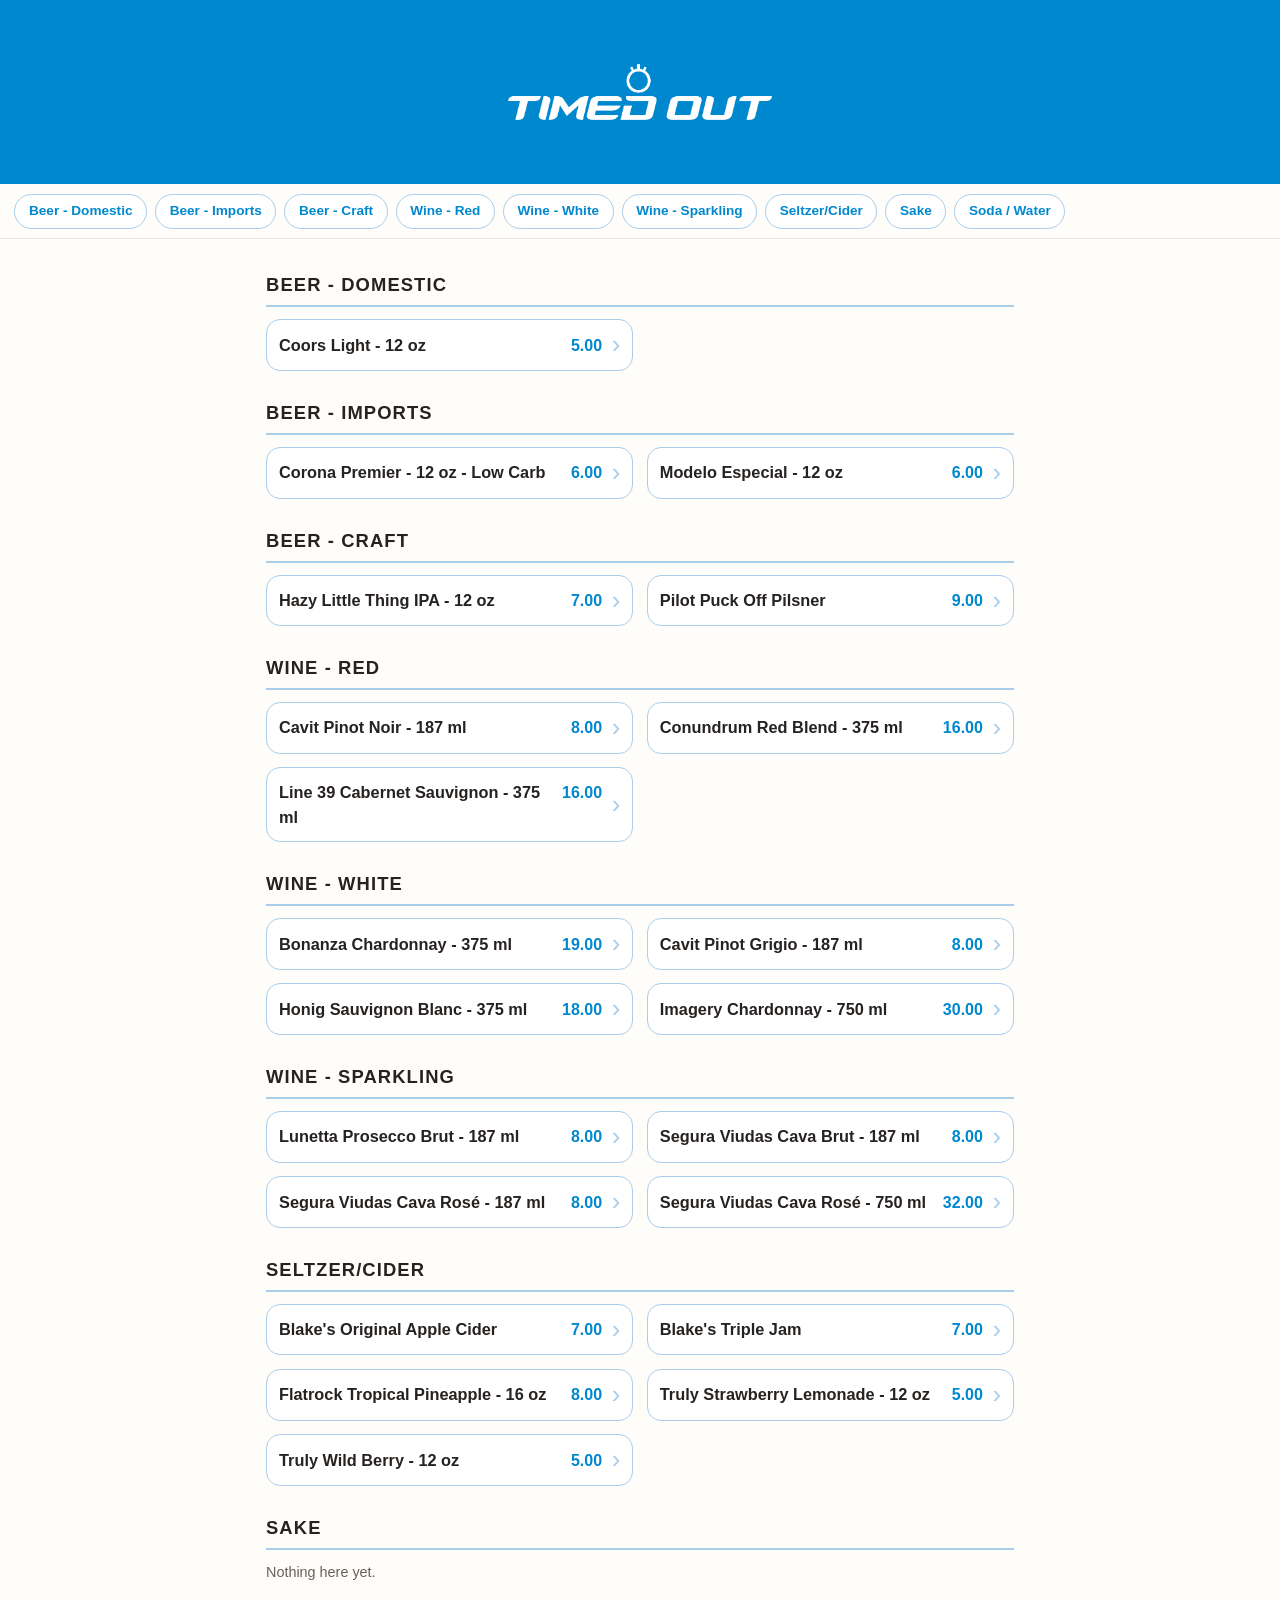
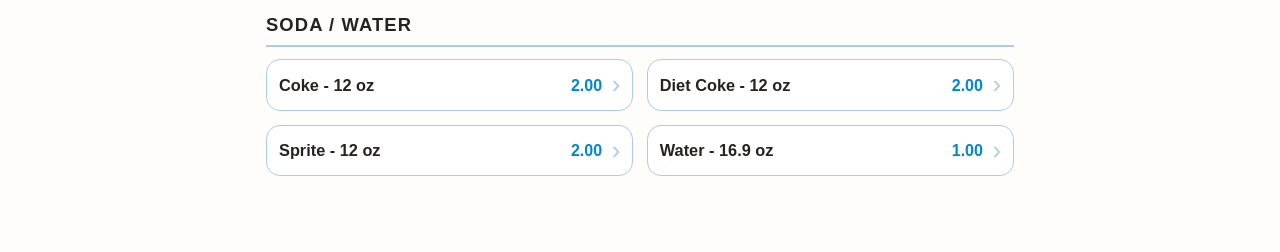
==== commit d805a267: "auto: reordered section Sake" ====
--- a/index.html
+++ b/index.html
@@ -433,9 +433,9 @@
       
         <a href="#section-seltzer-cider">Seltzer/Cider</a>
       
+        <a href="#section-sake">Sake</a>
+      
         <a href="#section-soda-water">Soda / Water</a>
-      
-        <a href="#section-sake">Sake</a>
       
     </nav>
   
@@ -1143,6 +1143,15 @@
         </ul>
       </section>
     
+      <section class="web-section" id="section-sake">
+        <h2 class="web-section-title">Sake</h2>
+        <ul class="web-drink-list">
+          
+            <li class="web-drink-empty">Nothing here yet.</li>
+          
+        </ul>
+      </section>
+    
       <section class="web-section" id="section-soda-water">
         <h2 class="web-section-title">Soda / Water</h2>
         <ul class="web-drink-list">
@@ -1269,15 +1278,6 @@
                 </div>
               </dialog>
             </li>
-          
-        </ul>
-      </section>
-    
-      <section class="web-section" id="section-sake">
-        <h2 class="web-section-title">Sake</h2>
-        <ul class="web-drink-list">
-          
-            <li class="web-drink-empty">Nothing here yet.</li>
           
         </ul>
       </section>
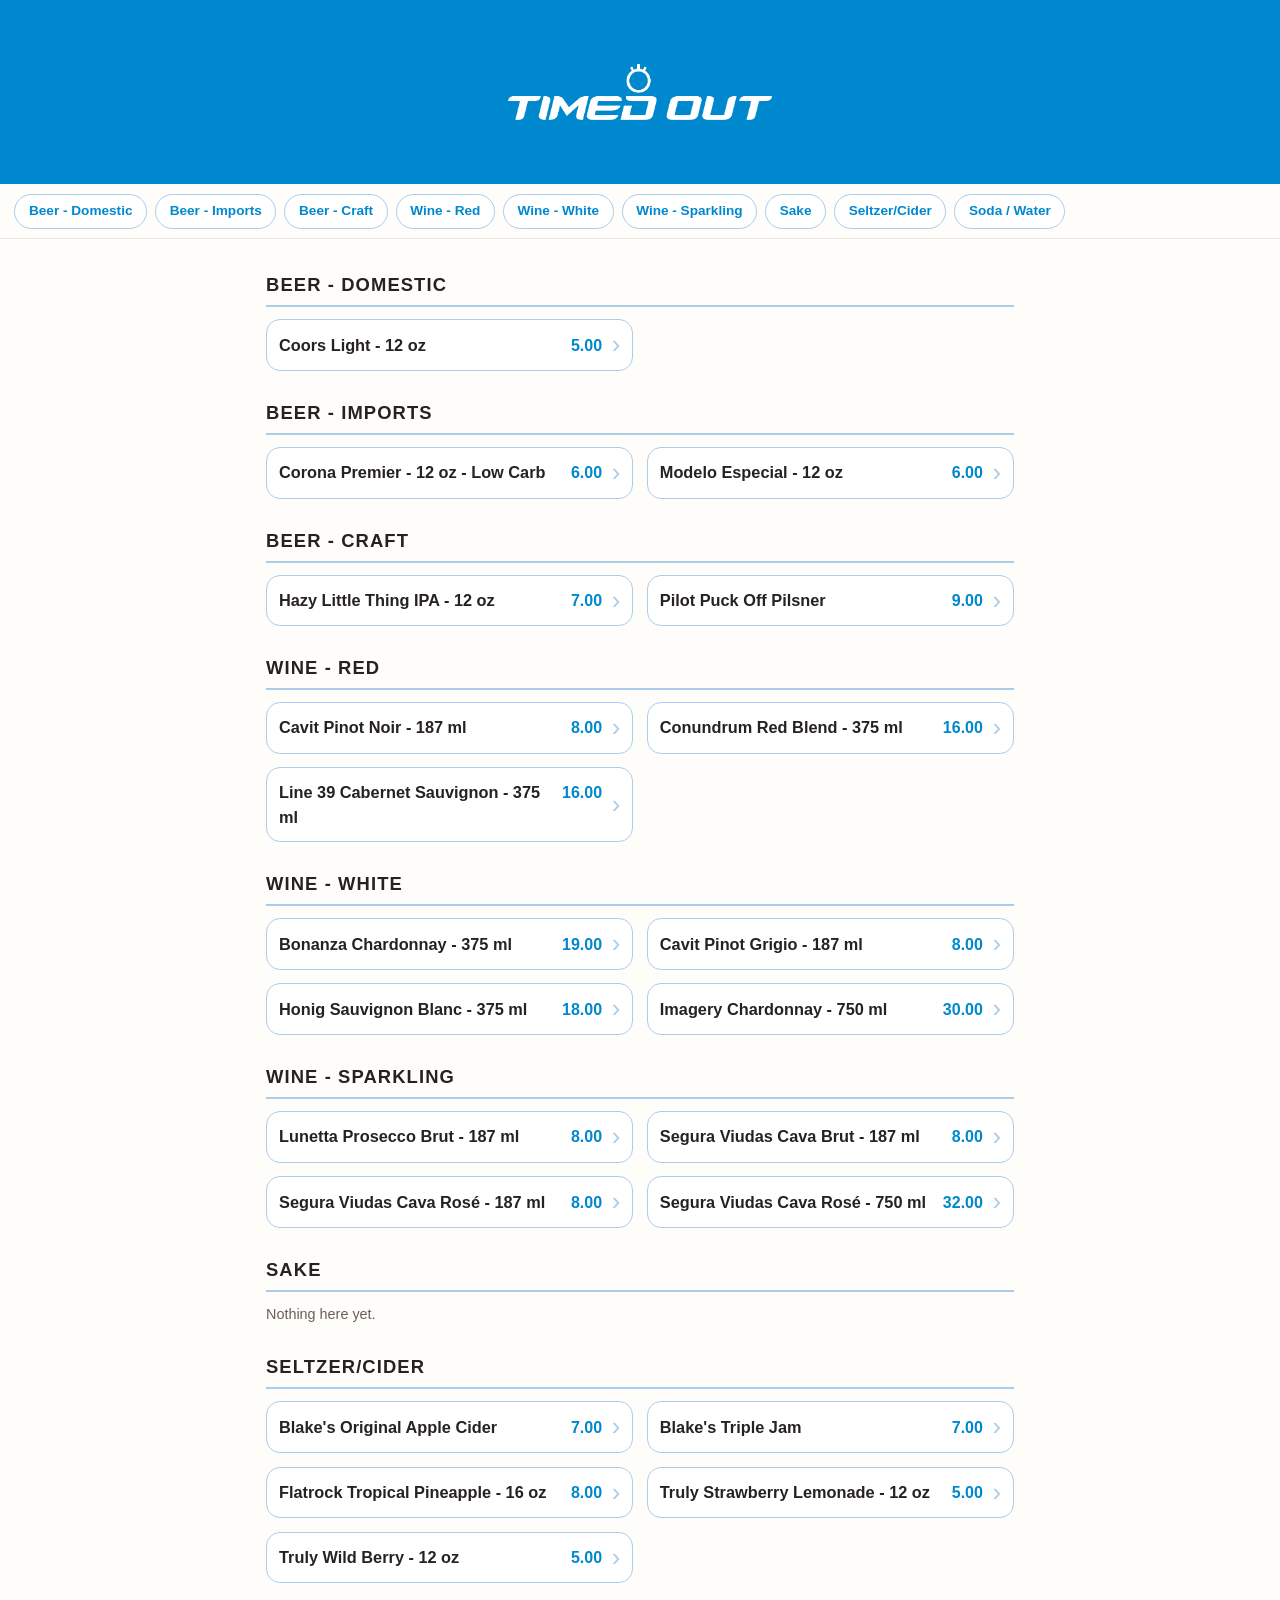
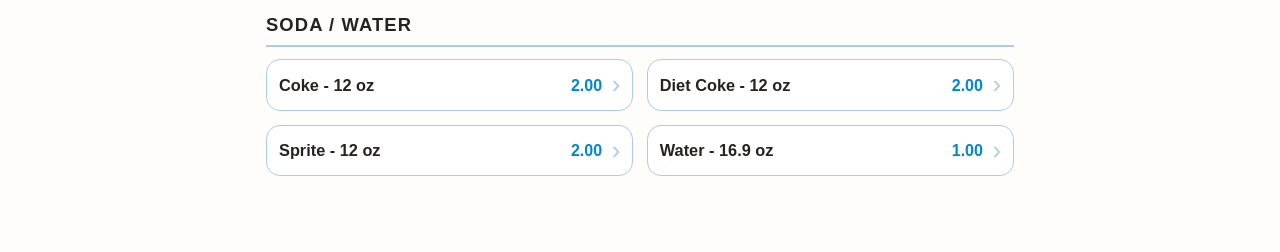
==== commit f1ed0fae: "auto: reordered section Sake" ====
--- a/index.html
+++ b/index.html
@@ -431,9 +431,9 @@
       
         <a href="#section-wine-sparkling">Wine - Sparkling</a>
       
+        <a href="#section-sake">Sake</a>
+      
         <a href="#section-seltzer-cider">Seltzer/Cider</a>
-      
-        <a href="#section-sake">Sake</a>
       
         <a href="#section-soda-water">Soda / Water</a>
       
@@ -986,6 +986,15 @@
         </ul>
       </section>
     
+      <section class="web-section" id="section-sake">
+        <h2 class="web-section-title">Sake</h2>
+        <ul class="web-drink-list">
+          
+            <li class="web-drink-empty">Nothing here yet.</li>
+          
+        </ul>
+      </section>
+    
       <section class="web-section" id="section-seltzer-cider">
         <h2 class="web-section-title">Seltzer/Cider</h2>
         <ul class="web-drink-list">
@@ -1139,15 +1148,6 @@
                 </div>
               </dialog>
             </li>
-          
-        </ul>
-      </section>
-    
-      <section class="web-section" id="section-sake">
-        <h2 class="web-section-title">Sake</h2>
-        <ul class="web-drink-list">
-          
-            <li class="web-drink-empty">Nothing here yet.</li>
           
         </ul>
       </section>
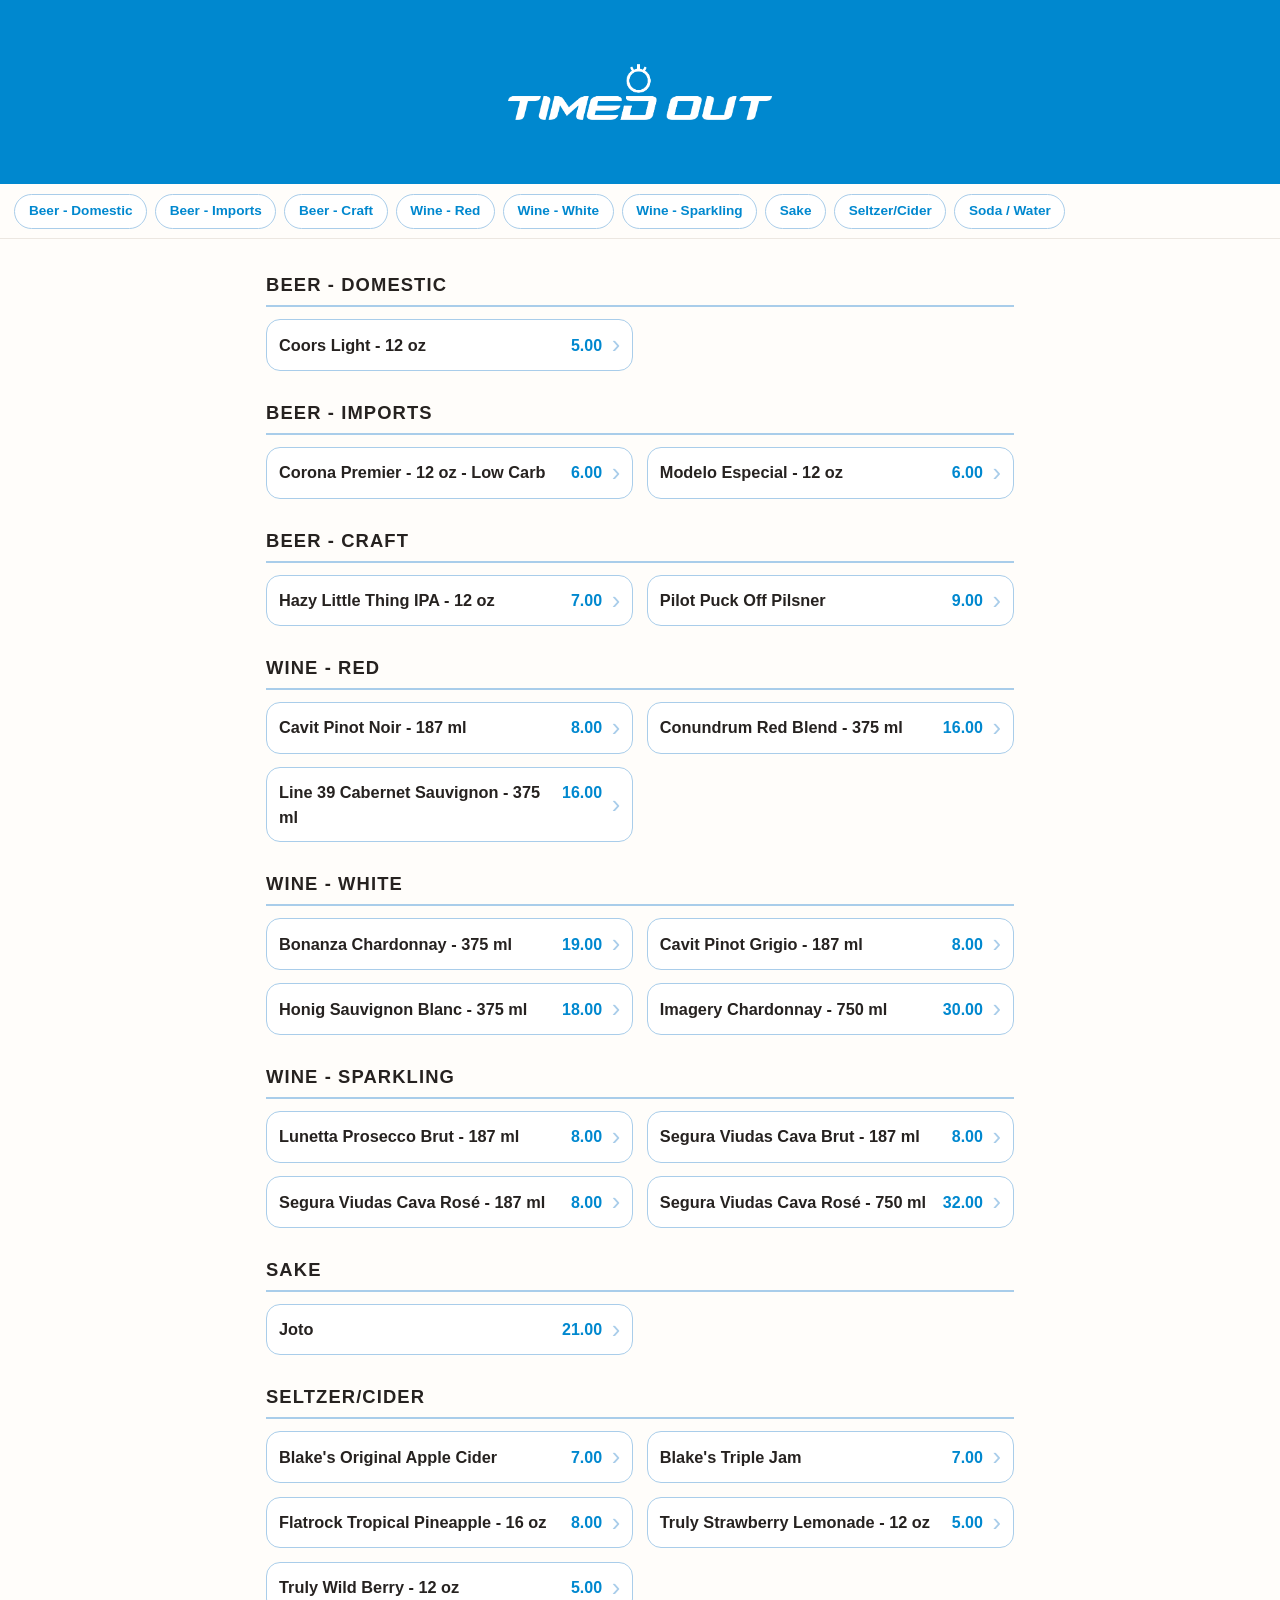
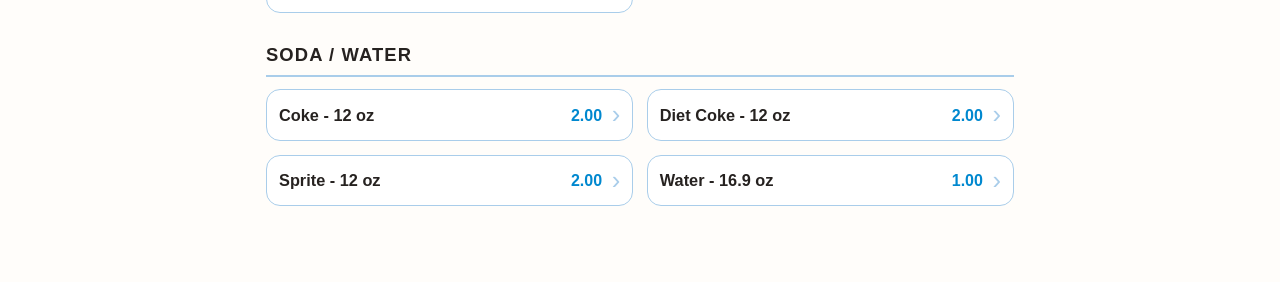
==== commit b4e15222: "auto: added picture to Joto" ====
--- a/index.html
+++ b/index.html
@@ -990,7 +990,35 @@
         <h2 class="web-section-title">Sake</h2>
         <ul class="web-drink-list">
           
-            <li class="web-drink-empty">Nothing here yet.</li>
+            <li>
+              <button type="button" class="web-drink" data-dialog="drink-dbb6bf59">
+                <div class="web-drink-body">
+                  <div class="web-drink-head">
+                    <span class="web-drink-name">Joto</span>
+                    <span class="web-drink-price">21.00</span>
+                  </div>
+                </div>
+                <span class="web-drink-chevron" aria-hidden="true">&rsaquo;</span>
+              </button>
+
+              <dialog id="drink-dbb6bf59" class="drink-dialog">
+                <button type="button" class="dialog-close" aria-label="Close">&times;</button>
+                
+                  <img class="dialog-img" src="assets/uploads/label_13e9c387.jpeg" alt="">
+                
+                <div class="dialog-body">
+                  <div class="dialog-head">
+                    <h3 class="dialog-name">Joto</h3>
+                  </div>
+                  
+                    <p class="dialog-desc">Joto Nigori is a junmai, which lends a dry, earthy balance to the milky, coconutty fruit notes that are typical of the nigori style.</p>
+                  
+                  
+                    <p class="dialog-ext">Joto Nigori is brewed by the Nakao Brewery, which was founded in 1871 and is now managed by the 6th generation of the family. The brewery has pioneered revolutionary techniques and ingredients in the sake industry. Unlike most nigoris, which are syrupy sweet, Joto Nigori shows depth and earthy notes, which make it more food-friendly and sophisticated.</p>
+                  
+                </div>
+              </dialog>
+            </li>
           
         </ul>
       </section>
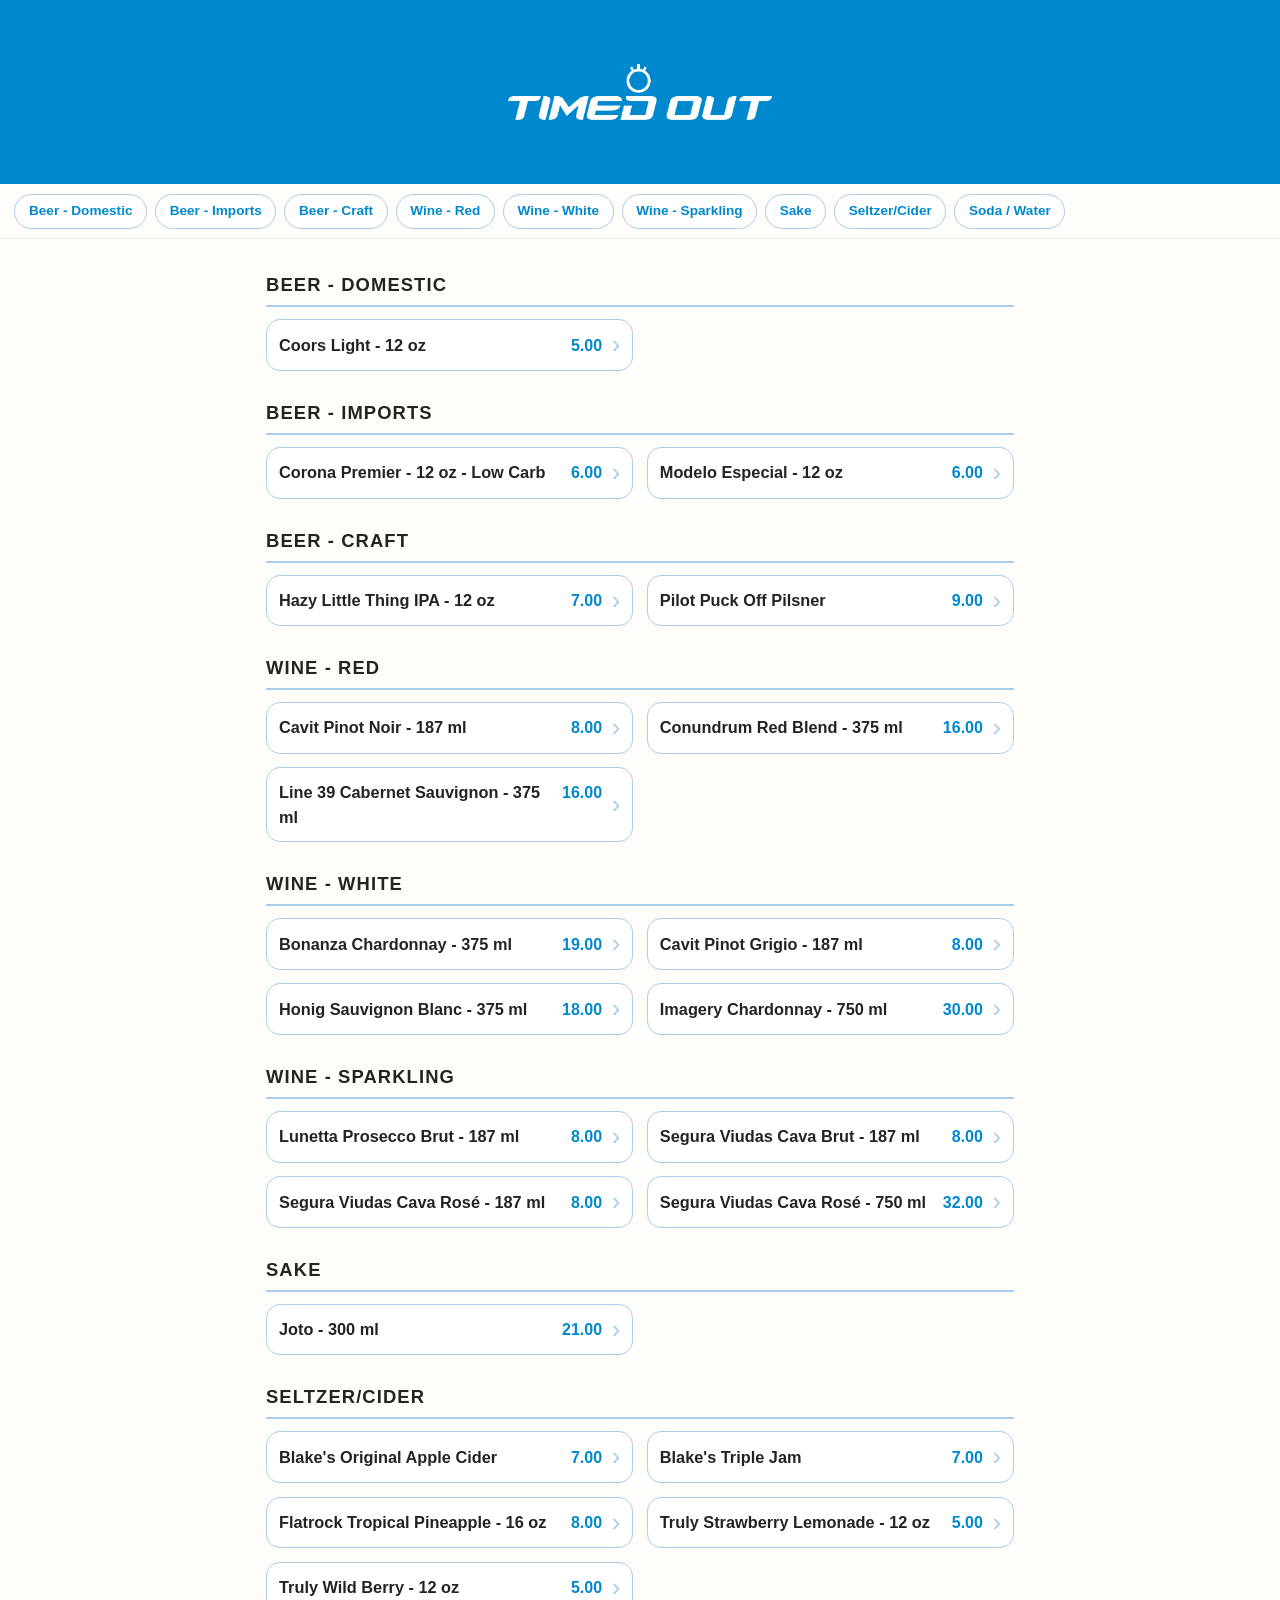
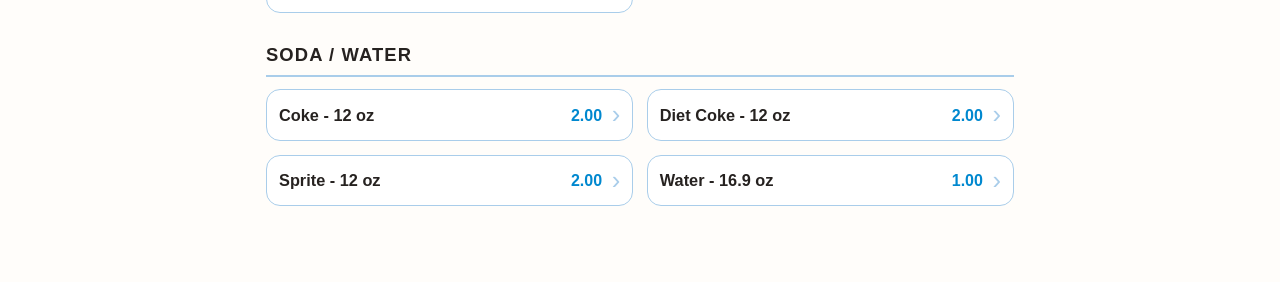
==== commit 8fc9ed89: "auto: changed Joto to Joto - 300 ml" ====
--- a/index.html
+++ b/index.html
@@ -994,7 +994,7 @@
               <button type="button" class="web-drink" data-dialog="drink-dbb6bf59">
                 <div class="web-drink-body">
                   <div class="web-drink-head">
-                    <span class="web-drink-name">Joto</span>
+                    <span class="web-drink-name">Joto - 300 ml</span>
                     <span class="web-drink-price">21.00</span>
                   </div>
                 </div>
@@ -1008,7 +1008,7 @@
                 
                 <div class="dialog-body">
                   <div class="dialog-head">
-                    <h3 class="dialog-name">Joto</h3>
+                    <h3 class="dialog-name">Joto - 300 ml</h3>
                   </div>
                   
                     <p class="dialog-desc">Joto Nigori is a junmai, which lends a dry, earthy balance to the milky, coconutty fruit notes that are typical of the nigori style.</p>
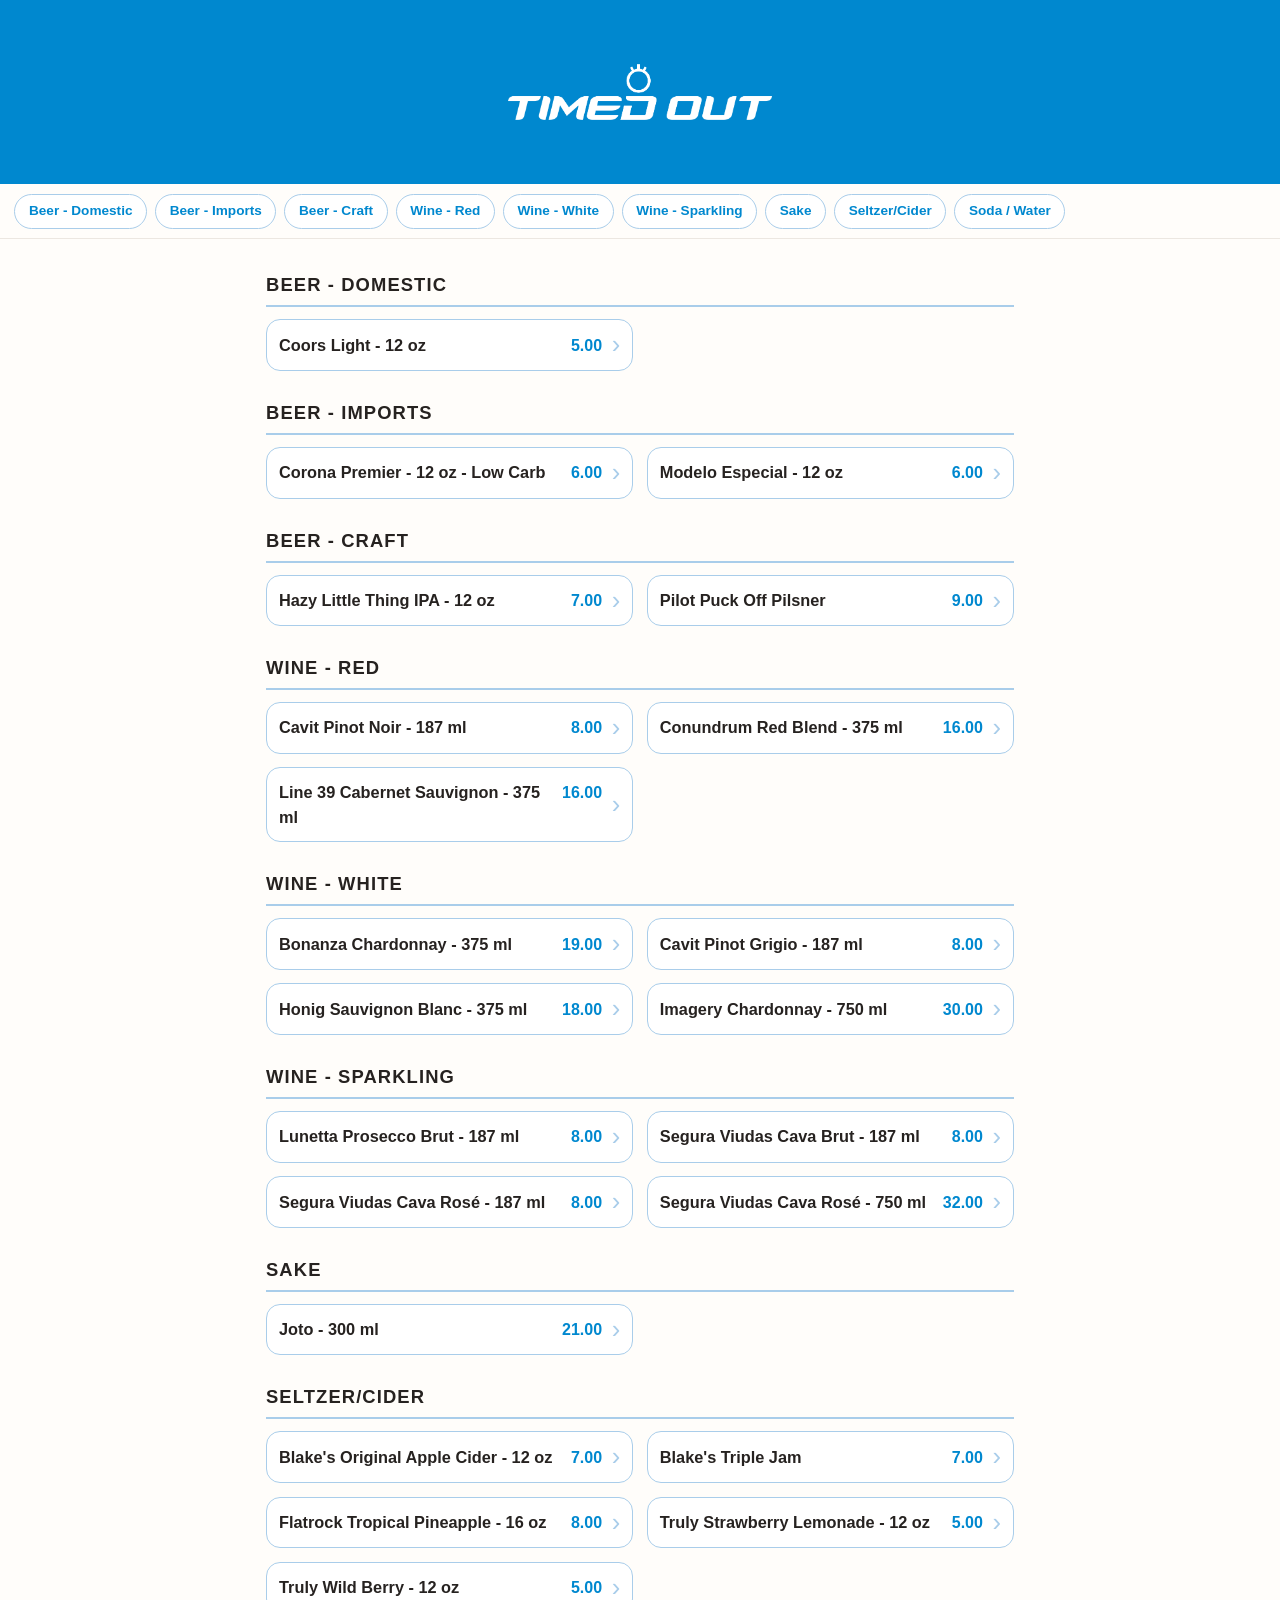
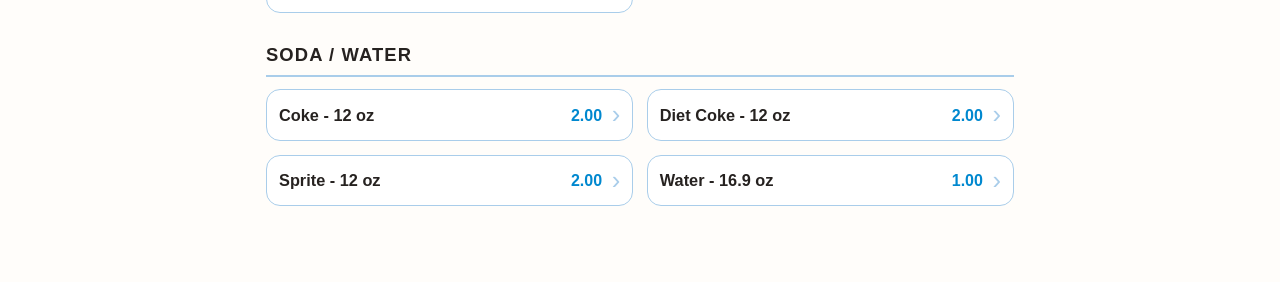
==== commit f3463e1e: "auto: changed Blake's Original Apple Cider to Blake's Original Apple Cider - 12 oz" ====
--- a/index.html
+++ b/index.html
@@ -1031,7 +1031,7 @@
               <button type="button" class="web-drink" data-dialog="drink-503507e4">
                 <div class="web-drink-body">
                   <div class="web-drink-head">
-                    <span class="web-drink-name">Blake&#39;s Original Apple Cider</span>
+                    <span class="web-drink-name">Blake&#39;s Original Apple Cider - 12 oz</span>
                     <span class="web-drink-price">7.00</span>
                   </div>
                 </div>
@@ -1045,7 +1045,7 @@
                 
                 <div class="dialog-body">
                   <div class="dialog-head">
-                    <h3 class="dialog-name">Blake&#39;s Original Apple Cider</h3>
+                    <h3 class="dialog-name">Blake&#39;s Original Apple Cider - 12 oz</h3>
                   </div>
                   
                     <p class="dialog-desc">The original play on what we think a tasty apple cider should be, uncomplicated, slightly sweet, crisp and clean with ripe apple aroma.</p>
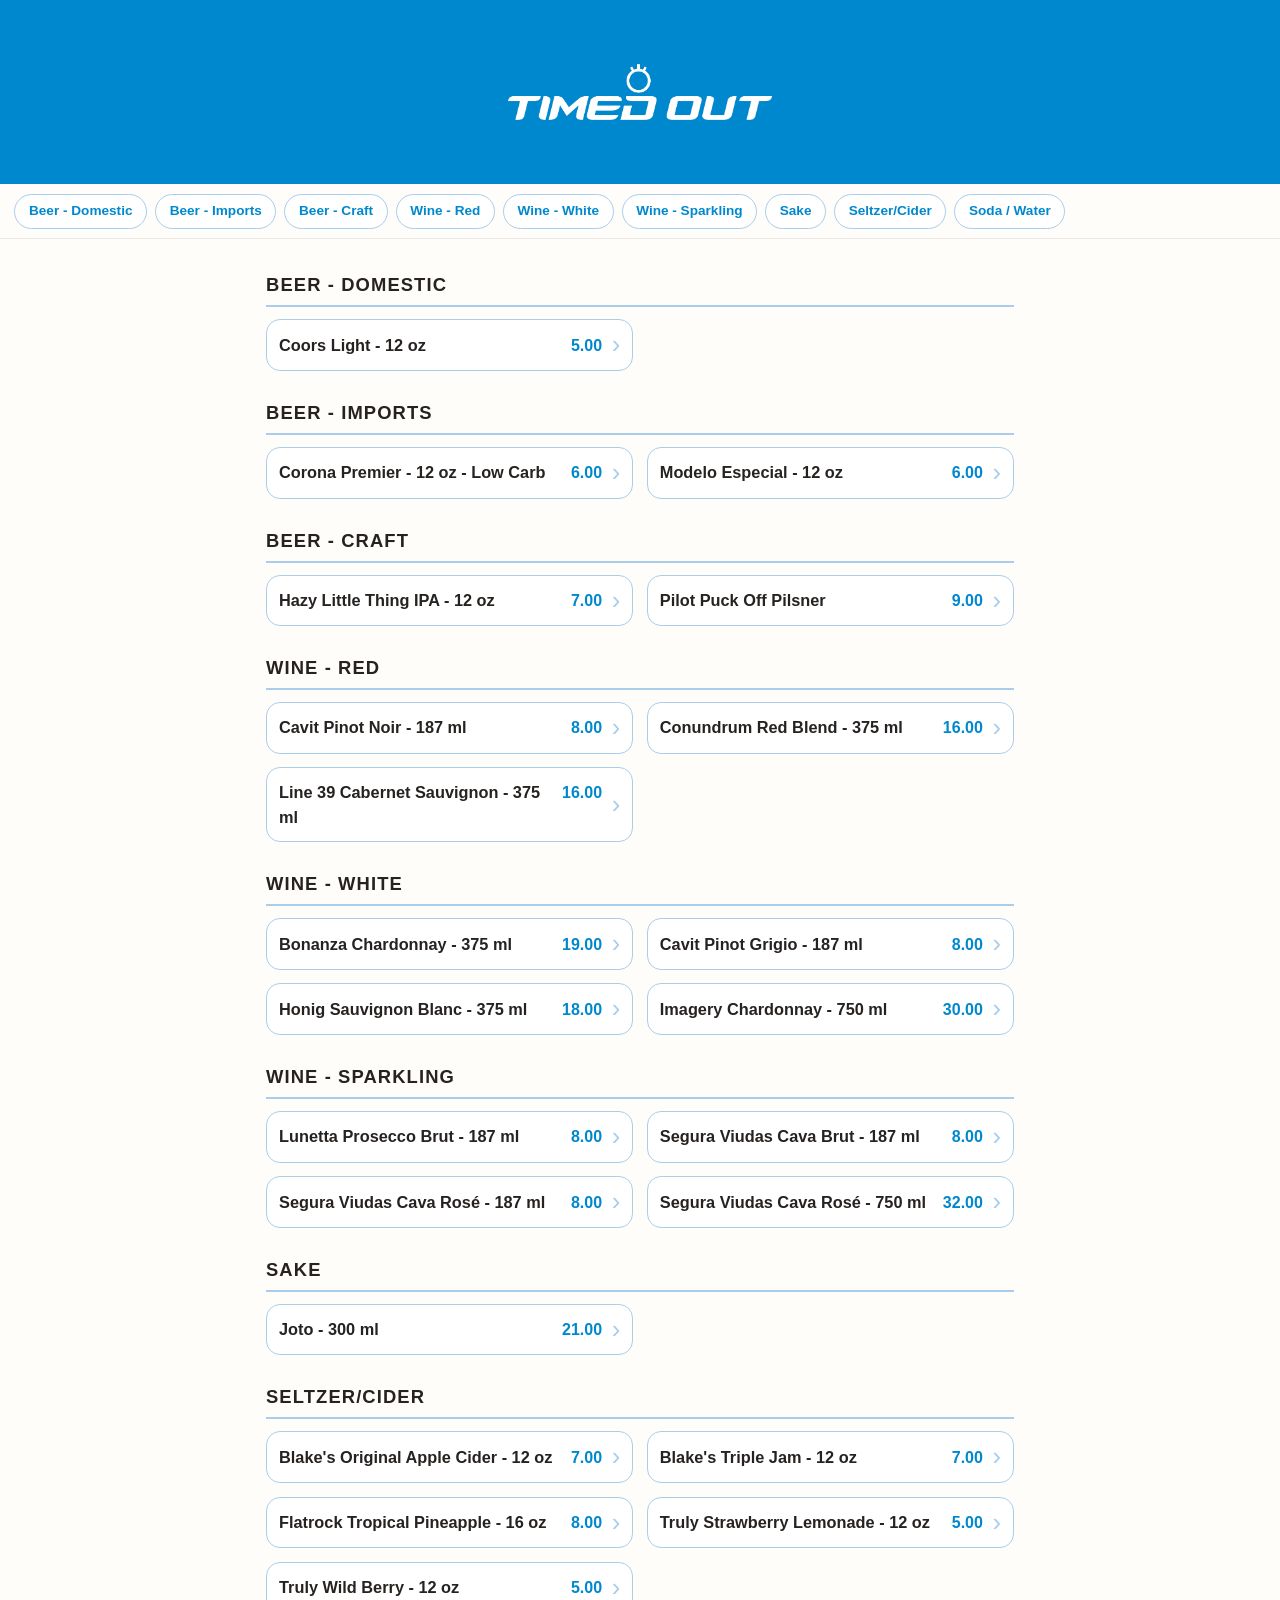
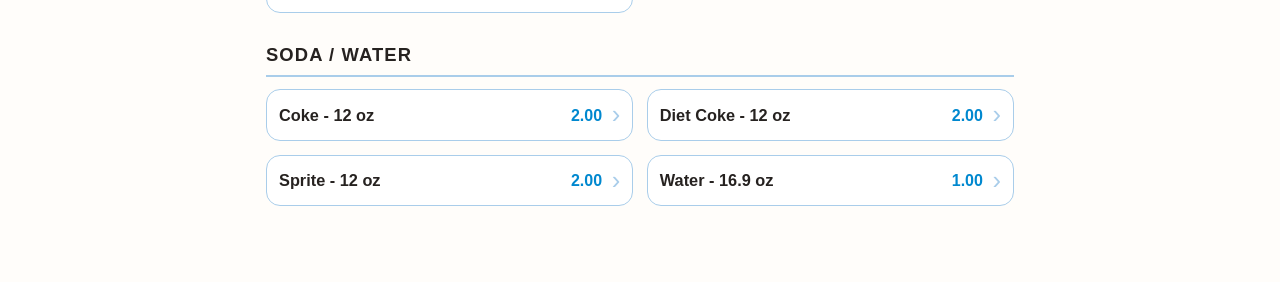
==== commit 01d1247a: "auto: changed Blake's Triple Jam to Blake's Triple Jam - 12 oz" ====
--- a/index.html
+++ b/index.html
@@ -1061,7 +1061,7 @@
               <button type="button" class="web-drink" data-dialog="drink-bd3bdbe3">
                 <div class="web-drink-body">
                   <div class="web-drink-head">
-                    <span class="web-drink-name">Blake&#39;s Triple Jam</span>
+                    <span class="web-drink-name">Blake&#39;s Triple Jam - 12 oz</span>
                     <span class="web-drink-price">7.00</span>
                   </div>
                 </div>
@@ -1075,7 +1075,7 @@
                 
                 <div class="dialog-body">
                   <div class="dialog-head">
-                    <h3 class="dialog-name">Blake&#39;s Triple Jam</h3>
+                    <h3 class="dialog-name">Blake&#39;s Triple Jam - 12 oz</h3>
                   </div>
                   
                     <p class="dialog-desc">Bursting with strawberries, blackberries, and raspberries, this semi-sweet captivates the nuance of our farm, in each and every taste.</p>
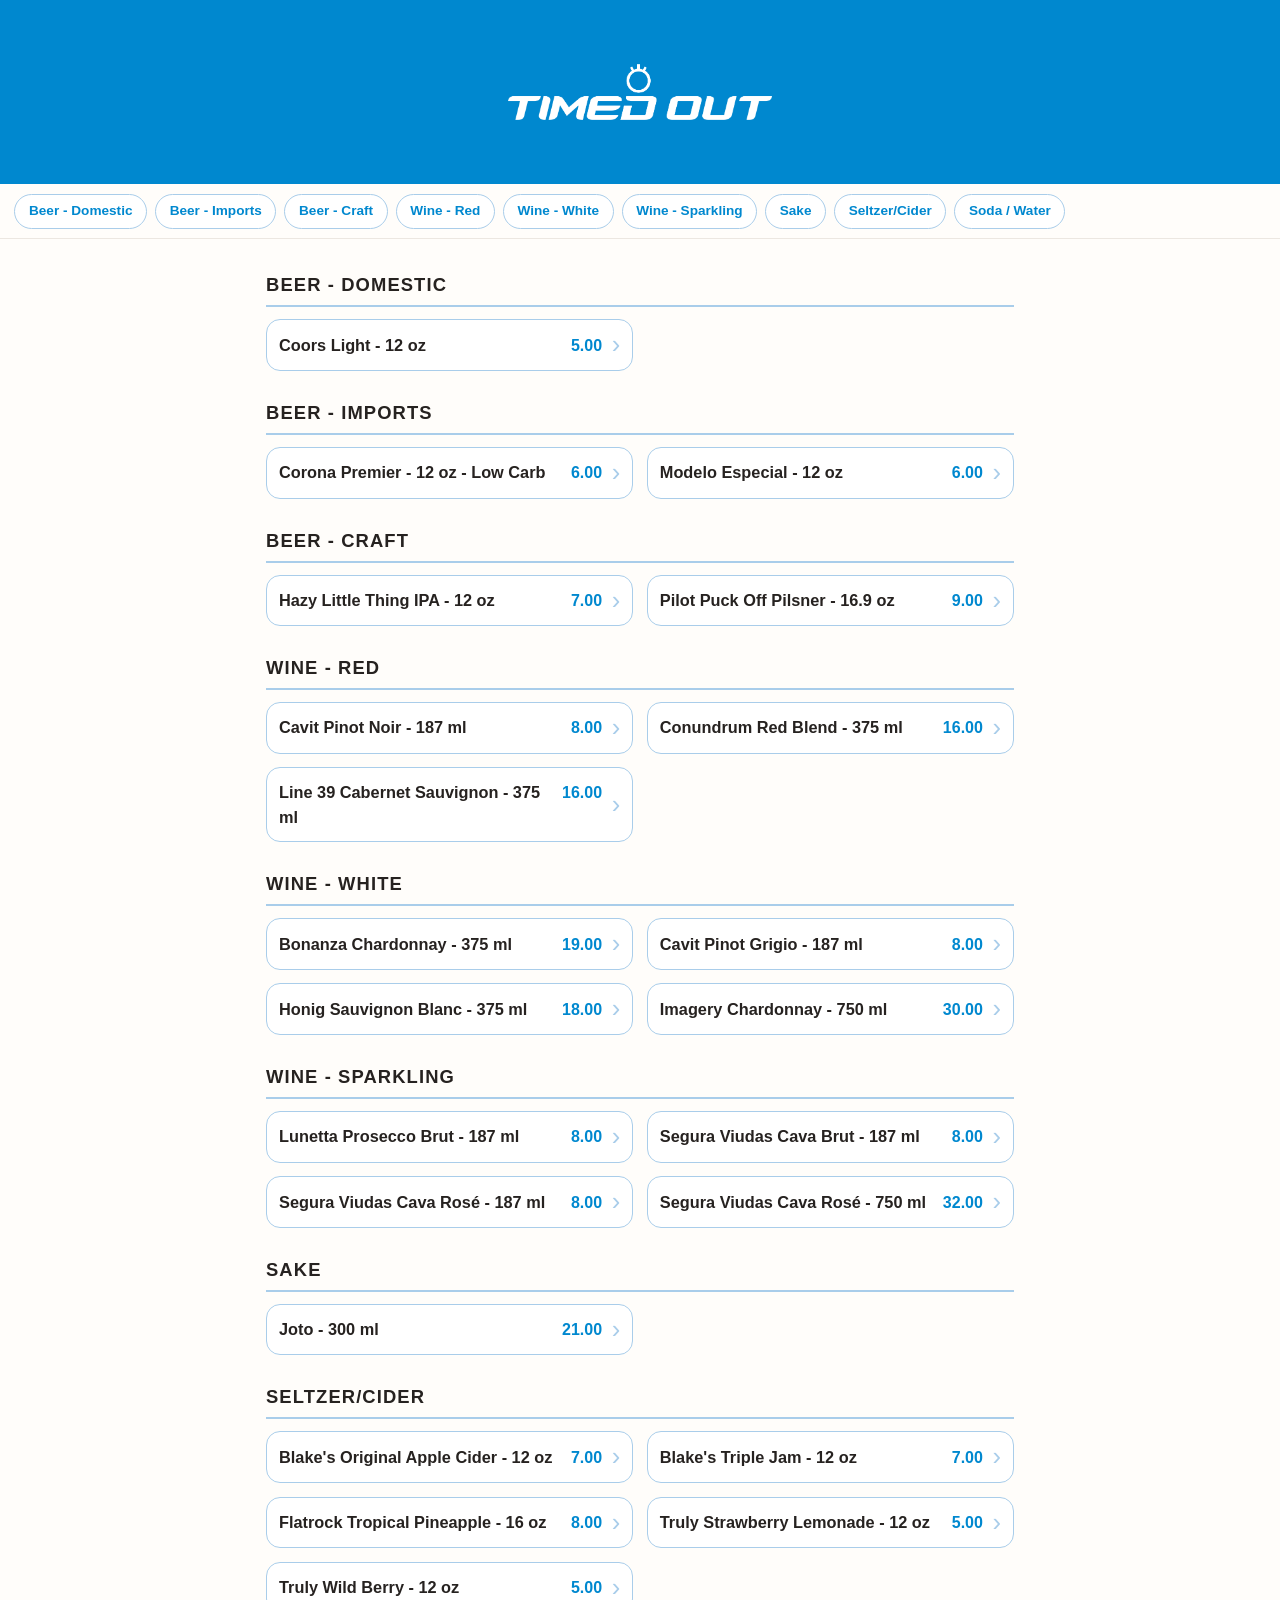
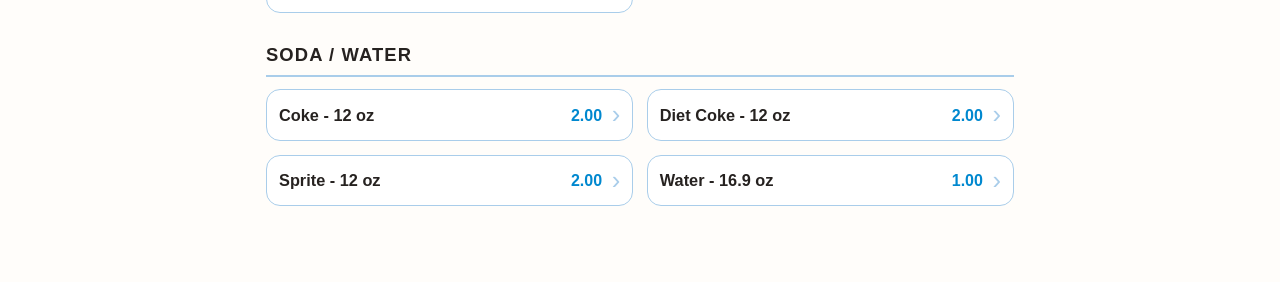
==== commit 91653fe0: "auto: changed Pilot Puck Off Pilsner to Pilot Puck Off Pilsner - 16.9 oz" ====
--- a/index.html
+++ b/index.html
@@ -584,7 +584,7 @@
               <button type="button" class="web-drink" data-dialog="drink-f82356aa">
                 <div class="web-drink-body">
                   <div class="web-drink-head">
-                    <span class="web-drink-name">Pilot Puck Off Pilsner</span>
+                    <span class="web-drink-name">Pilot Puck Off Pilsner - 16.9 oz</span>
                     <span class="web-drink-price">9.00</span>
                   </div>
                 </div>
@@ -598,7 +598,7 @@
                 
                 <div class="dialog-body">
                   <div class="dialog-head">
-                    <h3 class="dialog-name">Pilot Puck Off Pilsner</h3>
+                    <h3 class="dialog-name">Pilot Puck Off Pilsner - 16.9 oz</h3>
                   </div>
                   
                     <p class="dialog-desc">A pale, crisp and refreshing lager, with a neutral malt flavor and noticeable hop bitterness.</p>
